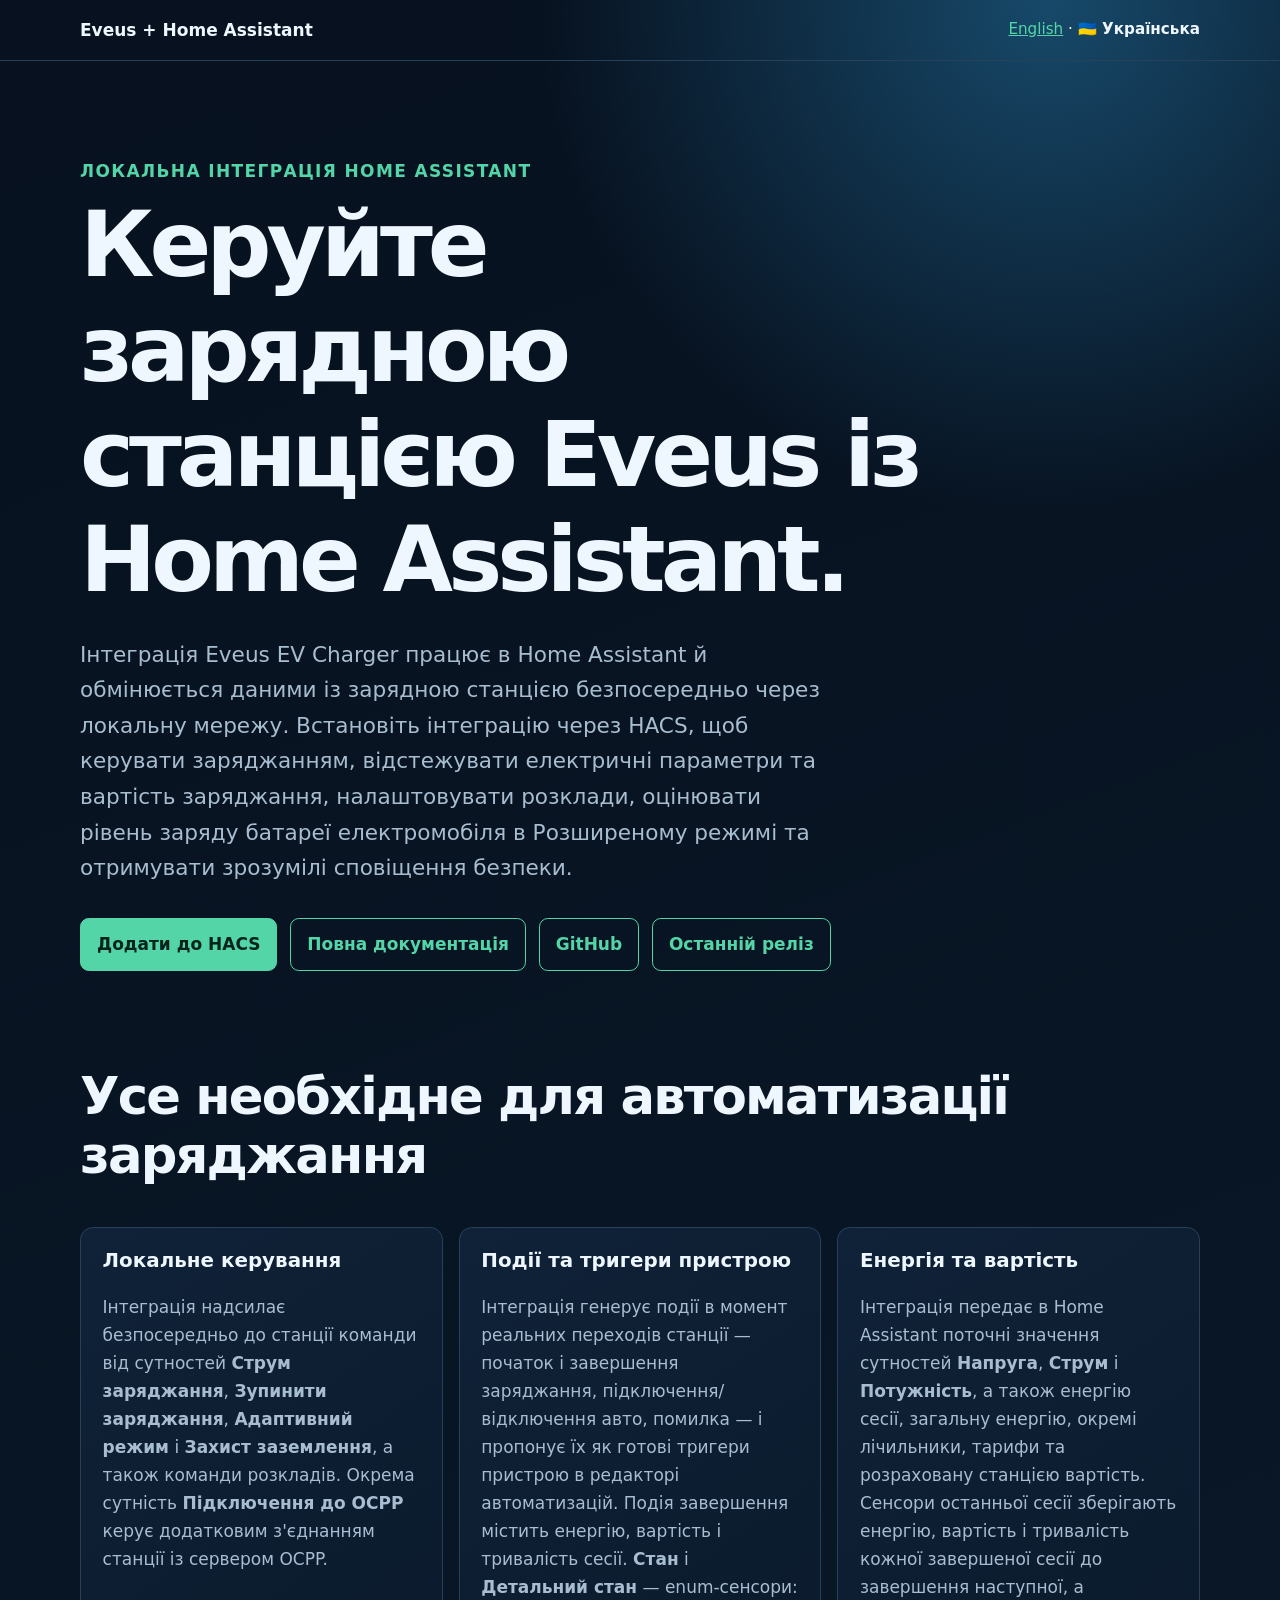
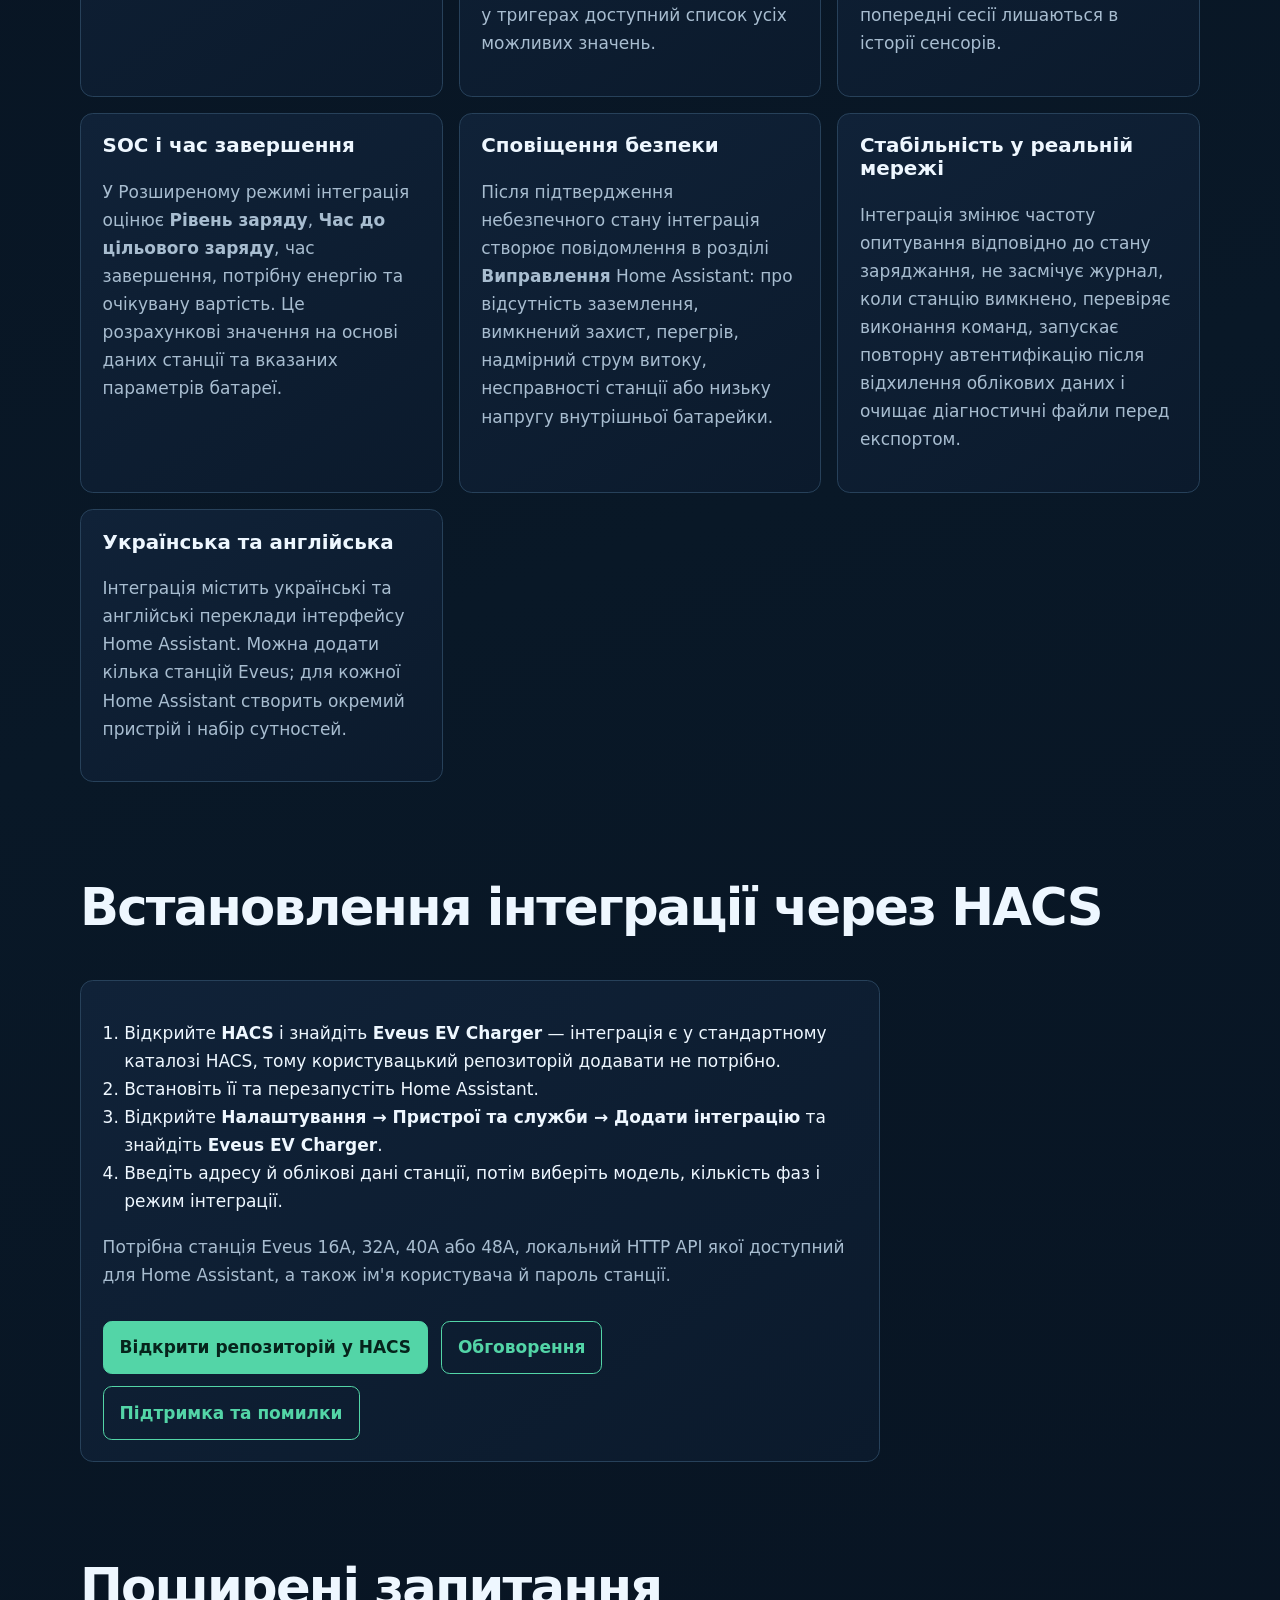
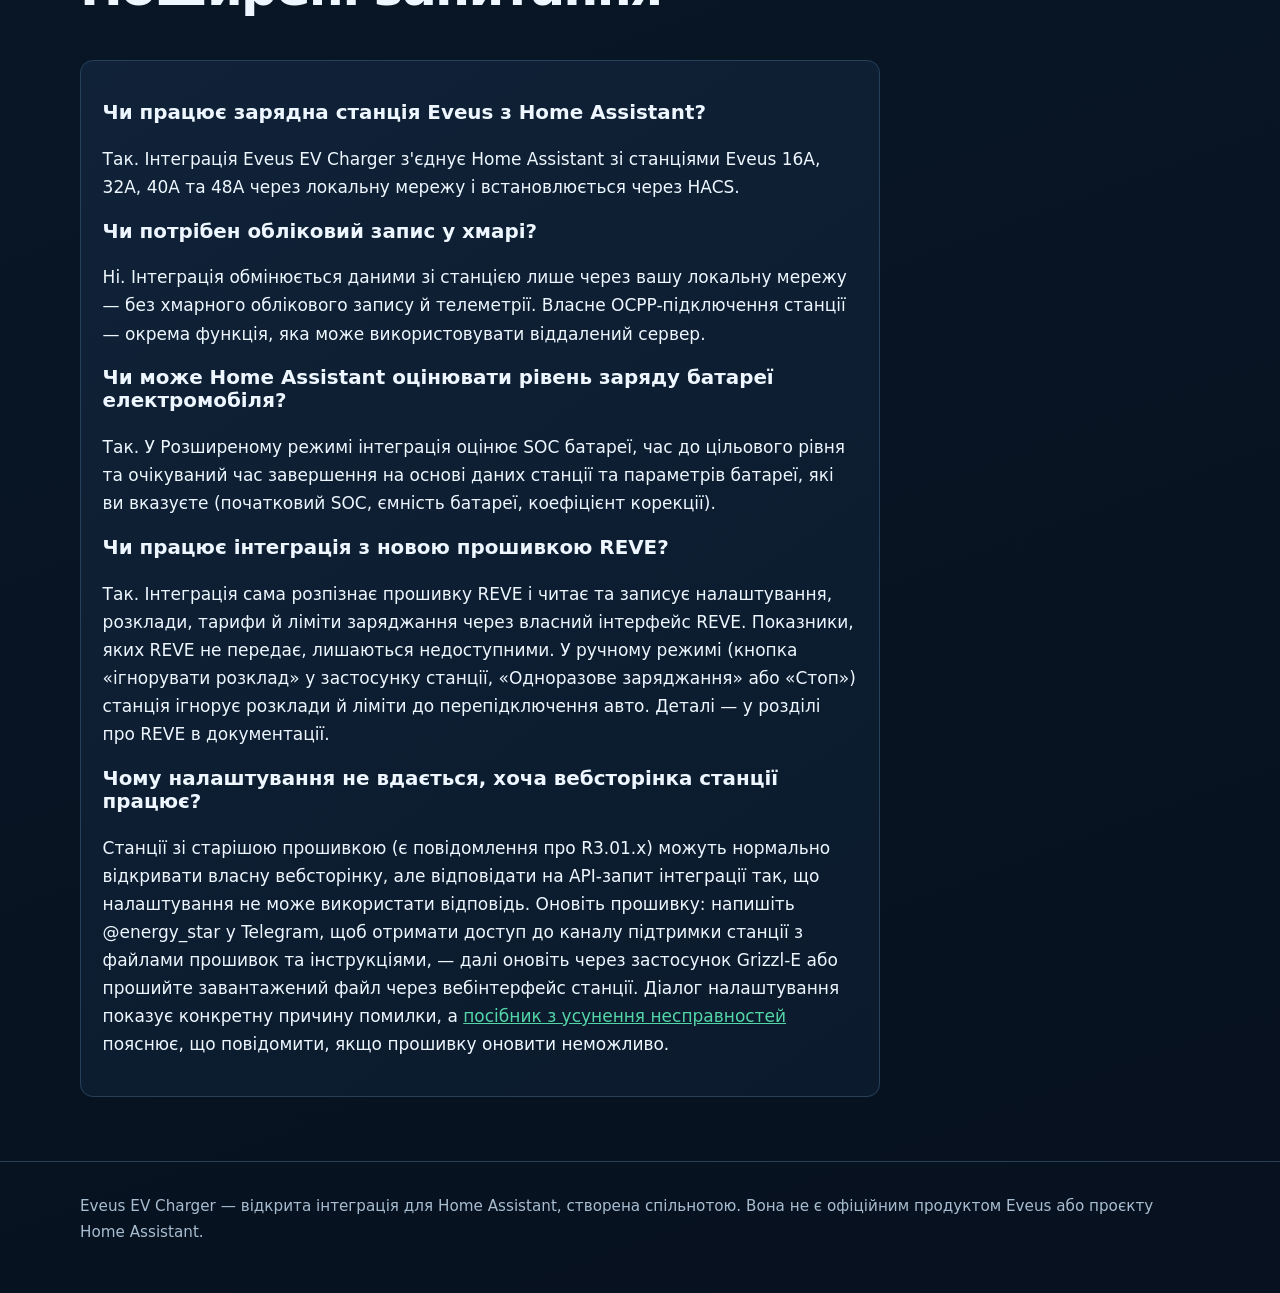
==== site/uk/index.html @ 16f9838e "card, docs: manual mode lasts until the car is reconnected" ====
<!doctype html>
<html lang="uk">
<head>
  <meta charset="utf-8">
  <meta name="viewport" content="width=device-width, initial-scale=1">
  <title>Інтеграція Eveus EV Charger для Home Assistant | HACS</title>
  <meta name="description" content="Інтеграція Eveus EV Charger дає змогу локально керувати зарядними станціями Eveus і відстежувати їхній стан у Home Assistant. Встановлюється через HACS.">
  <link rel="canonical" href="https://abovsh.github.io/eveus/uk/">
  <link rel="alternate" hreflang="en" href="https://abovsh.github.io/eveus/">
  <link rel="alternate" hreflang="uk" href="https://abovsh.github.io/eveus/uk/">
  <link rel="alternate" hreflang="x-default" href="https://abovsh.github.io/eveus/">
  <link rel="stylesheet" href="../assets/style.css">
  <meta property="og:type" content="website">
  <meta property="og:title" content="Eveus EV Charger для Home Assistant">
  <meta property="og:description" content="Інтеграція з HACS для локального керування та моніторингу зарядних станцій Eveus у Home Assistant.">
  <meta property="og:url" content="https://abovsh.github.io/eveus/uk/">
  <meta property="og:image" content="https://github.com/user-attachments/assets/064dd525-ecb9-4f7f-ac0c-2dc9a16b7039">
  <meta name="twitter:card" content="summary_large_image">
  <meta name="twitter:title" content="Eveus EV Charger для Home Assistant">
  <meta name="twitter:description" content="Інтеграція з HACS для локального керування та моніторингу зарядних станцій Eveus у Home Assistant.">
  <meta name="twitter:image" content="https://github.com/user-attachments/assets/064dd525-ecb9-4f7f-ac0c-2dc9a16b7039">
  <script type="application/ld+json">
  {
    "@context": "https://schema.org",
    "@type": "SoftwareApplication",
    "name": "Eveus EV Charger для Home Assistant",
    "applicationCategory": "HomeAutomationApplication",
    "operatingSystem": "Home Assistant",
    "description": "Інтеграція Home Assistant, яка обмінюється даними із зарядними станціями Eveus через локальну мережу та встановлюється через HACS.",
    "softwareVersion": "4.18.0",
    "inLanguage": ["uk", "en"],
    "screenshot": "https://github.com/user-attachments/assets/064dd525-ecb9-4f7f-ac0c-2dc9a16b7039",
    "url": "https://abovsh.github.io/eveus/uk/",
    "downloadUrl": "https://github.com/ABovsh/eveus/releases/latest",
    "codeRepository": "https://github.com/ABovsh/eveus",
    "license": "https://github.com/ABovsh/eveus/blob/main/LICENSE"
  }
  </script>
  <script type="application/ld+json">
  {
    "@context": "https://schema.org",
    "@type": "FAQPage",
    "mainEntity": [
      {
        "@type": "Question",
        "name": "Чи працює зарядна станція Eveus з Home Assistant?",
        "acceptedAnswer": {
          "@type": "Answer",
          "text": "Так. Інтеграція Eveus EV Charger з'єднує Home Assistant зі станціями Eveus 16A, 32A, 40A та 48A через локальну мережу і встановлюється через HACS."
        }
      },
      {
        "@type": "Question",
        "name": "Чи потрібен обліковий запис у хмарі?",
        "acceptedAnswer": {
          "@type": "Answer",
          "text": "Ні. Інтеграція обмінюється даними зі станцією лише через вашу локальну мережу — без хмарного облікового запису й телеметрії. Власне OCPP-підключення станції — окрема функція, яка може використовувати віддалений сервер."
        }
      },
      {
        "@type": "Question",
        "name": "Чи може Home Assistant оцінювати рівень заряду батареї електромобіля?",
        "acceptedAnswer": {
          "@type": "Answer",
          "text": "Так. У Розширеному режимі інтеграція оцінює SOC батареї, час до цільового рівня та очікуваний час завершення на основі даних станції та параметрів батареї, які ви вказуєте (початковий SOC, ємність батареї, коефіцієнт корекції)."
        }
      },
      {
        "@type": "Question",
        "name": "Чи працює інтеграція з новою прошивкою REVE?",
        "acceptedAnswer": {
          "@type": "Answer",
          "text": "Так. Інтеграція сама розпізнає прошивку REVE і читає та записує налаштування, розклади, тарифи й ліміти заряджання через власний інтерфейс REVE. Показники, яких REVE не передає, лишаються недоступними. У ручному режимі (кнопка «ігнорувати розклад» у застосунку станції, «Одноразове заряджання» або «Стоп») станція ігнорує розклади й ліміти до перепідключення авто. Деталі — у розділі про REVE в документації."
        }
      },
      {
        "@type": "Question",
        "name": "Чому налаштування не вдається, хоча вебсторінка станції працює?",
        "acceptedAnswer": {
          "@type": "Answer",
          "text": "Станції зі старішою прошивкою (є повідомлення про R3.01.x) можуть нормально відкривати власну вебсторінку, але відповідати на API-запит інтеграції так, що налаштування не може використати відповідь. Оновіть прошивку: напишіть @energy_star у Telegram, щоб отримати доступ до каналу підтримки станції з файлами прошивок та інструкціями, — далі оновіть через застосунок Grizzl-E або прошийте завантажений файл через вебінтерфейс станції. Діалог налаштування показує конкретну причину помилки, а посібник з усунення несправностей пояснює, що повідомити, якщо прошивку оновити неможливо."
        }
      }
    ]
  }
  </script>
</head>
<body>
  <header>
    <nav class="wrap" aria-label="Основна навігація">
      <a class="brand" href="./">Eveus + Home Assistant</a>
      <span class="language"><a href="../" lang="en">English</a> · <strong aria-current="page">🇺🇦 Українська</strong></span>
    </nav>
  </header>

  <main>
    <section class="hero wrap">
      <p class="eyebrow">Локальна інтеграція Home Assistant</p>
      <h1>Керуйте зарядною станцією Eveus із Home Assistant.</h1>
      <p class="lead">Інтеграція Eveus EV Charger працює в Home Assistant й обмінюється даними із зарядною станцією безпосередньо через локальну мережу. Встановіть інтеграцію через HACS, щоб керувати заряджанням, відстежувати електричні параметри та вартість заряджання, налаштовувати розклади, оцінювати рівень заряду батареї електромобіля в Розширеному режимі та отримувати зрозумілі сповіщення безпеки.</p>
      <div class="actions">
        <a class="button primary" href="https://my.home-assistant.io/redirect/hacs_repository/?owner=ABovsh&amp;repository=eveus&amp;category=integration">Додати до HACS</a>
        <a class="button" href="https://github.com/ABovsh/eveus/blob/main/README.uk.md">Повна документація</a>
        <a class="button" href="https://github.com/ABovsh/eveus">GitHub</a>
        <a class="button" href="https://github.com/ABovsh/eveus/releases/latest">Останній реліз</a>
      </div>
    </section>

    <section class="wrap" id="features">
      <h2>Усе необхідне для автоматизації заряджання</h2>
      <div class="grid">
        <article class="card">
          <h3>Локальне керування</h3>
          <p>Інтеграція надсилає безпосередньо до станції команди від сутностей <strong>Струм заряджання</strong>, <strong>Зупинити заряджання</strong>, <strong>Адаптивний режим</strong> і <strong>Захист заземлення</strong>, а також команди розкладів. Окрема сутність <strong>Підключення до OCPP</strong> керує додатковим з'єднанням станції із сервером OCPP.</p>
        </article>
        <article class="card">
          <h3>Події та тригери пристрою</h3>
          <p>Інтеграція генерує події в момент реальних переходів станції — початок і завершення заряджання, підключення/відключення авто, помилка — і пропонує їх як готові тригери пристрою в редакторі автоматизацій. Подія завершення містить енергію, вартість і тривалість сесії. <strong>Стан</strong> і <strong>Детальний стан</strong> — enum-сенсори: у тригерах доступний список усіх можливих значень.</p>
        </article>
        <article class="card">
          <h3>Енергія та вартість</h3>
          <p>Інтеграція передає в Home Assistant поточні значення сутностей <strong>Напруга</strong>, <strong>Струм</strong> і <strong>Потужність</strong>, а також енергію сесії, загальну енергію, окремі лічильники, тарифи та розраховану станцією вартість. Сенсори останньої сесії зберігають енергію, вартість і тривалість кожної завершеної сесії до завершення наступної, а попередні сесії лишаються в історії сенсорів.</p>
        </article>
        <article class="card">
          <h3>SOC і час завершення</h3>
          <p>У Розширеному режимі інтеграція оцінює <strong>Рівень заряду</strong>, <strong>Час до цільового заряду</strong>, час завершення, потрібну енергію та очікувану вартість. Це розрахункові значення на основі даних станції та вказаних параметрів батареї.</p>
        </article>
        <article class="card">
          <h3>Сповіщення безпеки</h3>
          <p>Після підтвердження небезпечного стану інтеграція створює повідомлення в розділі <strong>Виправлення</strong> Home Assistant: про відсутність заземлення, вимкнений захист, перегрів, надмірний струм витоку, несправності станції або низьку напругу внутрішньої батарейки.</p>
        </article>
        <article class="card">
          <h3>Стабільність у реальній мережі</h3>
          <p>Інтеграція змінює частоту опитування відповідно до стану заряджання, не засмічує журнал, коли станцію вимкнено, перевіряє виконання команд, запускає повторну автентифікацію після відхилення облікових даних і очищає діагностичні файли перед експортом.</p>
        </article>
        <article class="card">
          <h3>Українська та англійська</h3>
          <p>Інтеграція містить українські та англійські переклади інтерфейсу Home Assistant. Можна додати кілька станцій Eveus; для кожної Home Assistant створить окремий пристрій і набір сутностей.</p>
        </article>
      </div>
    </section>

    <section class="wrap" id="install">
      <h2>Встановлення інтеграції через HACS</h2>
      <div class="install">
        <ol>
          <li>Відкрийте <strong>HACS</strong> і знайдіть <strong>Eveus EV Charger</strong> — інтеграція є у стандартному каталозі HACS, тому користувацький репозиторій додавати не потрібно.</li>
          <li>Встановіть її та перезапустіть Home Assistant.</li>
          <li>Відкрийте <strong>Налаштування → Пристрої та служби → Додати інтеграцію</strong> та знайдіть <strong>Eveus EV Charger</strong>.</li>
          <li>Введіть адресу й облікові дані станції, потім виберіть модель, кількість фаз і режим інтеграції.</li>
        </ol>
        <p class="note">Потрібна станція Eveus 16A, 32A, 40A або 48A, локальний HTTP API якої доступний для Home Assistant, а також ім'я користувача й пароль станції.</p>
        <div class="actions">
          <a class="button primary" href="https://my.home-assistant.io/redirect/hacs_repository/?owner=ABovsh&amp;repository=eveus&amp;category=integration">Відкрити репозиторій у HACS</a>
          <a class="button" href="https://community.home-assistant.io/t/eveus-ev-charger-home-assistant-integration-local-only-hacs/1010628">Обговорення</a>
          <a class="button" href="https://github.com/ABovsh/eveus/issues">Підтримка та помилки</a>
        </div>
      </div>
    </section>

    <section class="wrap" id="faq">
      <h2>Поширені запитання</h2>
      <div class="install">
        <h3>Чи працює зарядна станція Eveus з Home Assistant?</h3>
        <p>Так. Інтеграція Eveus EV Charger з'єднує Home Assistant зі станціями Eveus 16A, 32A, 40A та 48A через локальну мережу і встановлюється через HACS.</p>
        <h3>Чи потрібен обліковий запис у хмарі?</h3>
        <p>Ні. Інтеграція обмінюється даними зі станцією лише через вашу локальну мережу — без хмарного облікового запису й телеметрії. Власне OCPP-підключення станції — окрема функція, яка може використовувати віддалений сервер.</p>
        <h3>Чи може Home Assistant оцінювати рівень заряду батареї електромобіля?</h3>
        <p>Так. У Розширеному режимі інтеграція оцінює SOC батареї, час до цільового рівня та очікуваний час завершення на основі даних станції та параметрів батареї, які ви вказуєте (початковий SOC, ємність батареї, коефіцієнт корекції).</p>
        <h3>Чи працює інтеграція з новою прошивкою REVE?</h3>
        <p>Так. Інтеграція сама розпізнає прошивку REVE і читає та записує налаштування, розклади, тарифи й ліміти заряджання через власний інтерфейс REVE. Показники, яких REVE не передає, лишаються недоступними. У ручному режимі (кнопка «ігнорувати розклад» у застосунку станції, «Одноразове заряджання» або «Стоп») станція ігнорує розклади й ліміти до перепідключення авто. Деталі — у розділі про REVE в документації.</p>
        <h3>Чому налаштування не вдається, хоча вебсторінка станції працює?</h3>
        <p>Станції зі старішою прошивкою (є повідомлення про R3.01.x) можуть нормально відкривати власну вебсторінку, але відповідати на API-запит інтеграції так, що налаштування не може використати відповідь. Оновіть прошивку: напишіть @energy_star у Telegram, щоб отримати доступ до каналу підтримки станції з файлами прошивок та інструкціями, — далі оновіть через застосунок Grizzl-E або прошийте завантажений файл через вебінтерфейс станції. Діалог налаштування показує конкретну причину помилки, а <a href="https://github.com/ABovsh/eveus/blob/main/README.uk.md#старіша-прошивка-станції">посібник з усунення несправностей</a> пояснює, що повідомити, якщо прошивку оновити неможливо.</p>
      </div>
    </section>
  </main>

  <footer>
    <div class="wrap">Eveus EV Charger — відкрита інтеграція для Home Assistant, створена спільнотою. Вона не є офіційним продуктом Eveus або проєкту Home Assistant.</div>
  </footer>
</body>
</html>
---- site/assets/style.css ----
:root {
  color-scheme: dark;
  --bg: #07111f;
  --panel: #102238;
  --panel-soft: #0b1a2c;
  --text: #eef7ff;
  --muted: #a8bdd0;
  --accent: #53d5a7;
  --accent-dark: #06241c;
  --line: #27415a;
  --max: 1120px;
}

* {
  box-sizing: border-box;
}

html {
  scroll-behavior: smooth;
}

body {
  margin: 0;
  background:
    radial-gradient(circle at 82% 0%, #17496a 0, transparent 32rem),
    linear-gradient(160deg, var(--bg), #091827 48%, #07111f);
  color: var(--text);
  font: 17px/1.65 system-ui, -apple-system, BlinkMacSystemFont, "Segoe UI", sans-serif;
}

a {
  color: var(--accent);
}

a:focus-visible,
.button:focus-visible {
  outline: 3px solid #fff;
  outline-offset: 4px;
}

.wrap {
  width: min(calc(100% - 2rem), var(--max));
  margin-inline: auto;
}

header {
  padding: 1rem 0;
  border-bottom: 1px solid var(--line);
}

nav {
  display: flex;
  align-items: center;
  justify-content: space-between;
  gap: 1rem;
}

.brand {
  color: var(--text);
  font-weight: 800;
  text-decoration: none;
}

.language {
  font-size: 0.95rem;
}

.hero {
  padding: 6rem 0 4rem;
}

.eyebrow {
  margin: 0 0 0.5rem;
  color: var(--accent);
  font-weight: 800;
  letter-spacing: 0.08em;
  text-transform: uppercase;
}

h1,
h2,
h3 {
  line-height: 1.15;
}

h1 {
  max-width: 860px;
  margin: 0;
  font-size: clamp(2.7rem, 8vw, 5.7rem);
  letter-spacing: -0.055em;
}

.lead {
  max-width: 760px;
  margin: 1.5rem 0 0;
  color: var(--muted);
  font-size: clamp(1.1rem, 2vw, 1.35rem);
}

.actions {
  display: flex;
  flex-wrap: wrap;
  gap: 0.8rem;
  margin-top: 2rem;
}

.button {
  display: inline-block;
  padding: 0.72rem 1rem;
  border: 1px solid var(--accent);
  border-radius: 0.55rem;
  color: var(--accent);
  font-weight: 750;
  text-decoration: none;
}

.button.primary {
  background: var(--accent);
  color: var(--accent-dark);
}

section {
  padding: 2rem 0 4rem;
}

h2 {
  margin-top: 0;
  font-size: clamp(2rem, 5vw, 3.2rem);
  letter-spacing: -0.035em;
}

.grid {
  display: grid;
  grid-template-columns: repeat(3, minmax(0, 1fr));
  gap: 1rem;
}

.card,
.install {
  padding: 1.35rem;
  border: 1px solid var(--line);
  border-radius: 0.8rem;
  background: linear-gradient(145deg, var(--panel), var(--panel-soft));
}

.card h3 {
  margin-top: 0;
}

.card p,
.note,
footer {
  color: var(--muted);
}

.install {
  max-width: 800px;
}

ol {
  padding-left: 1.35rem;
}

code {
  overflow-wrap: anywhere;
  color: var(--text);
}

footer {
  padding: 2rem 0 3rem;
  border-top: 1px solid var(--line);
  font-size: 0.95rem;
}

@media (max-width: 760px) {
  .hero {
    padding-top: 4rem;
  }

  .grid {
    grid-template-columns: 1fr;
  }
}
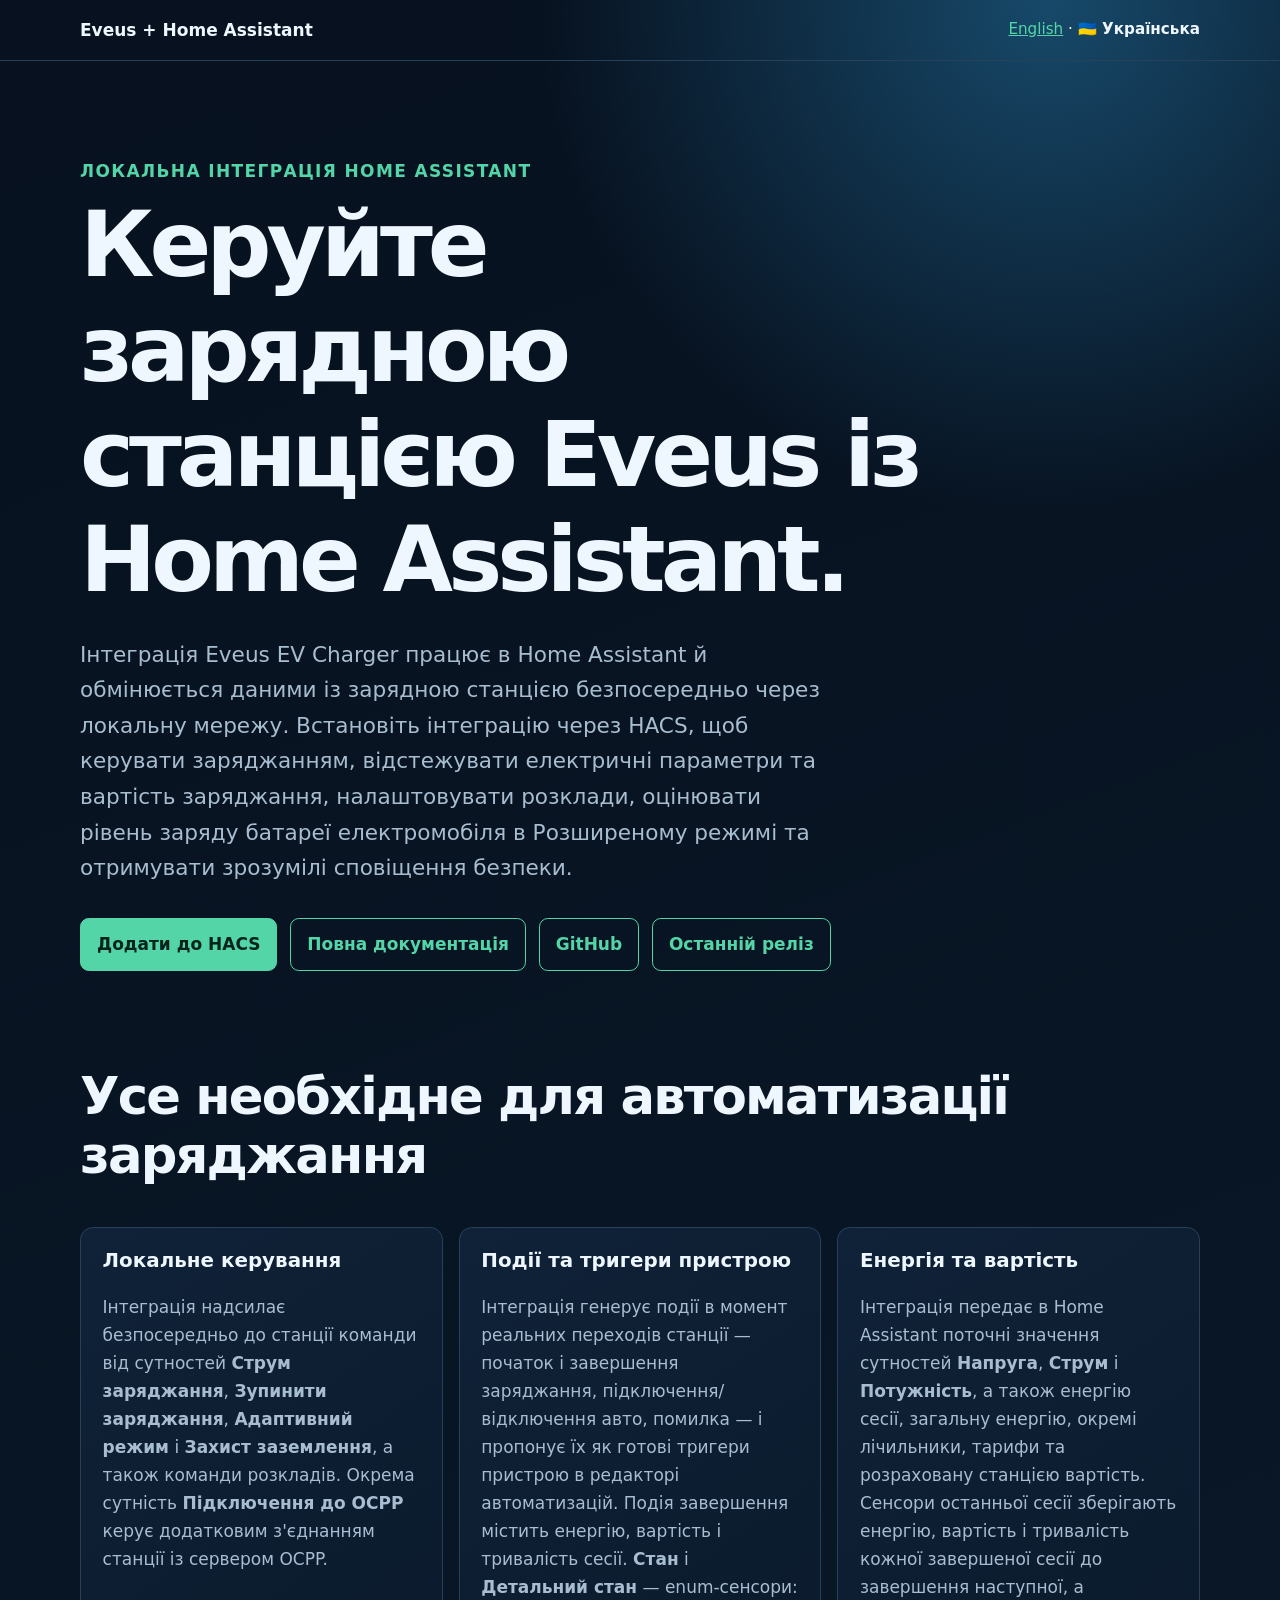
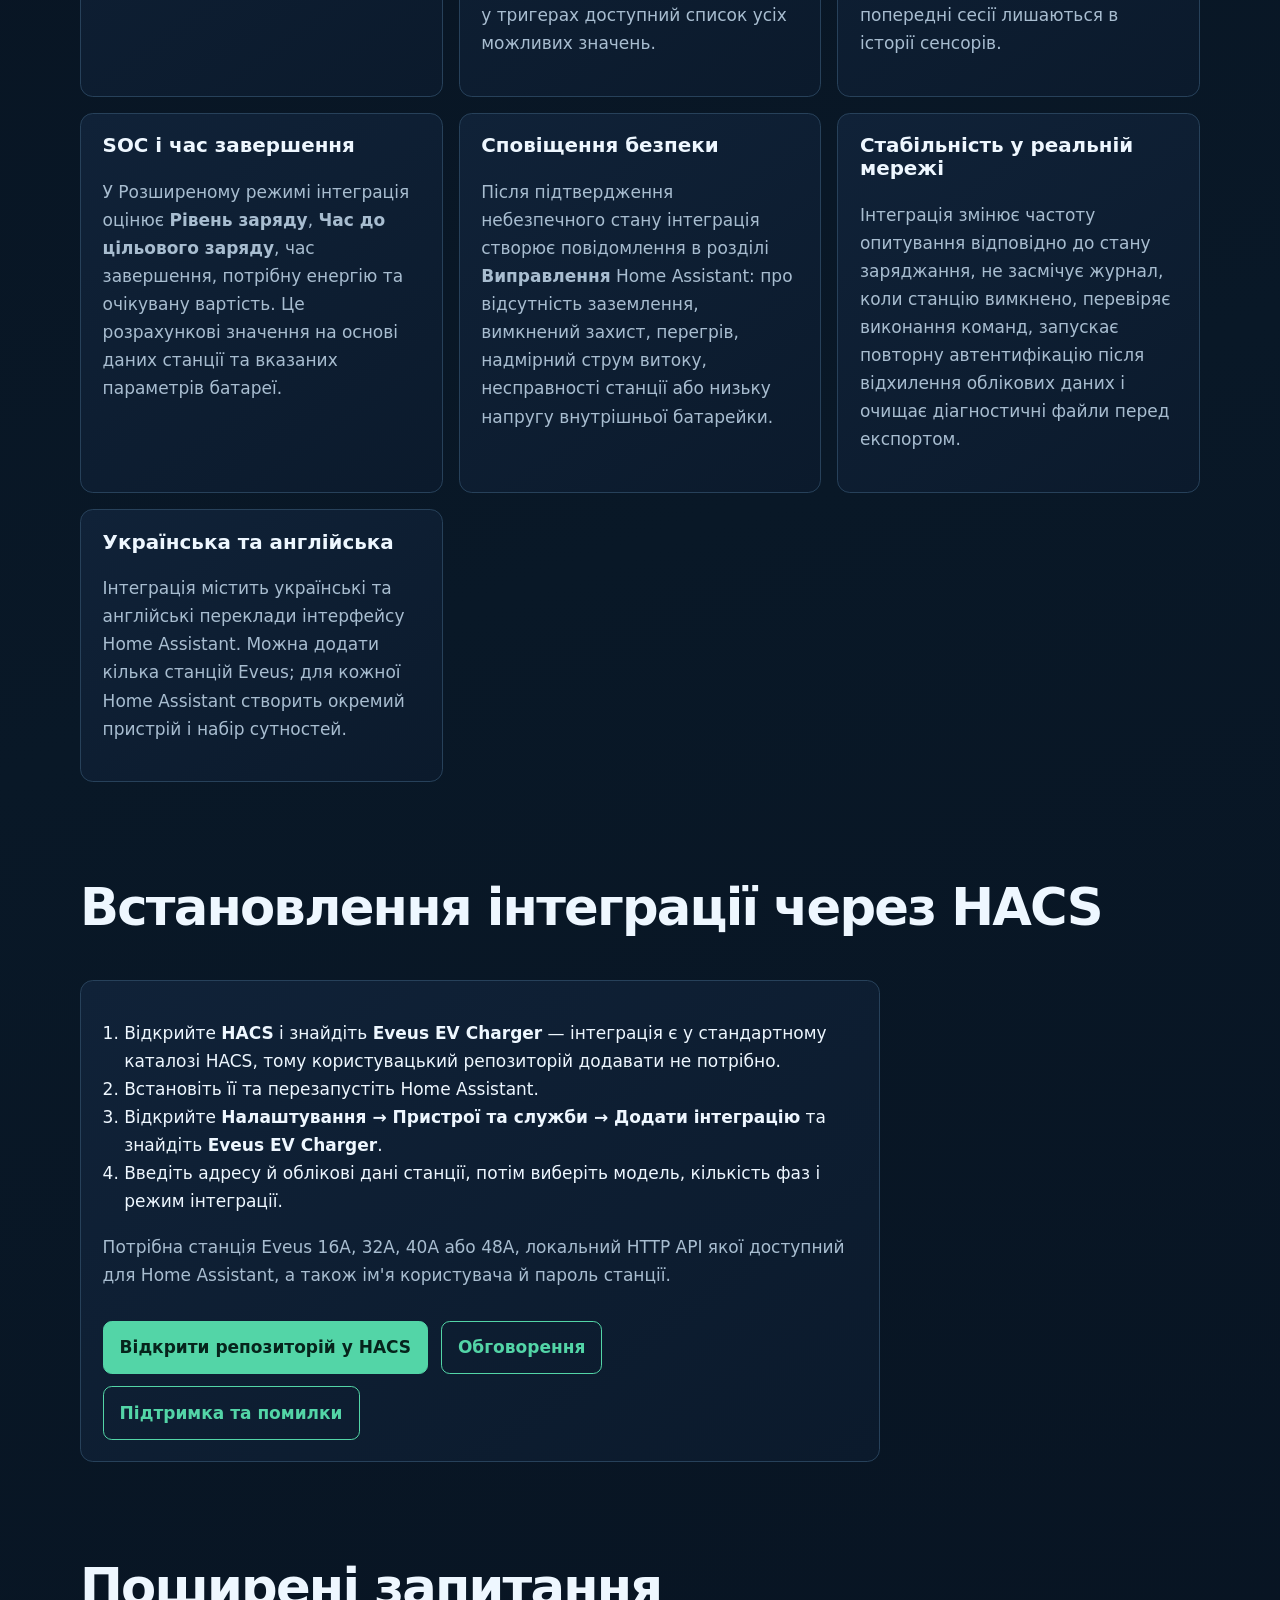
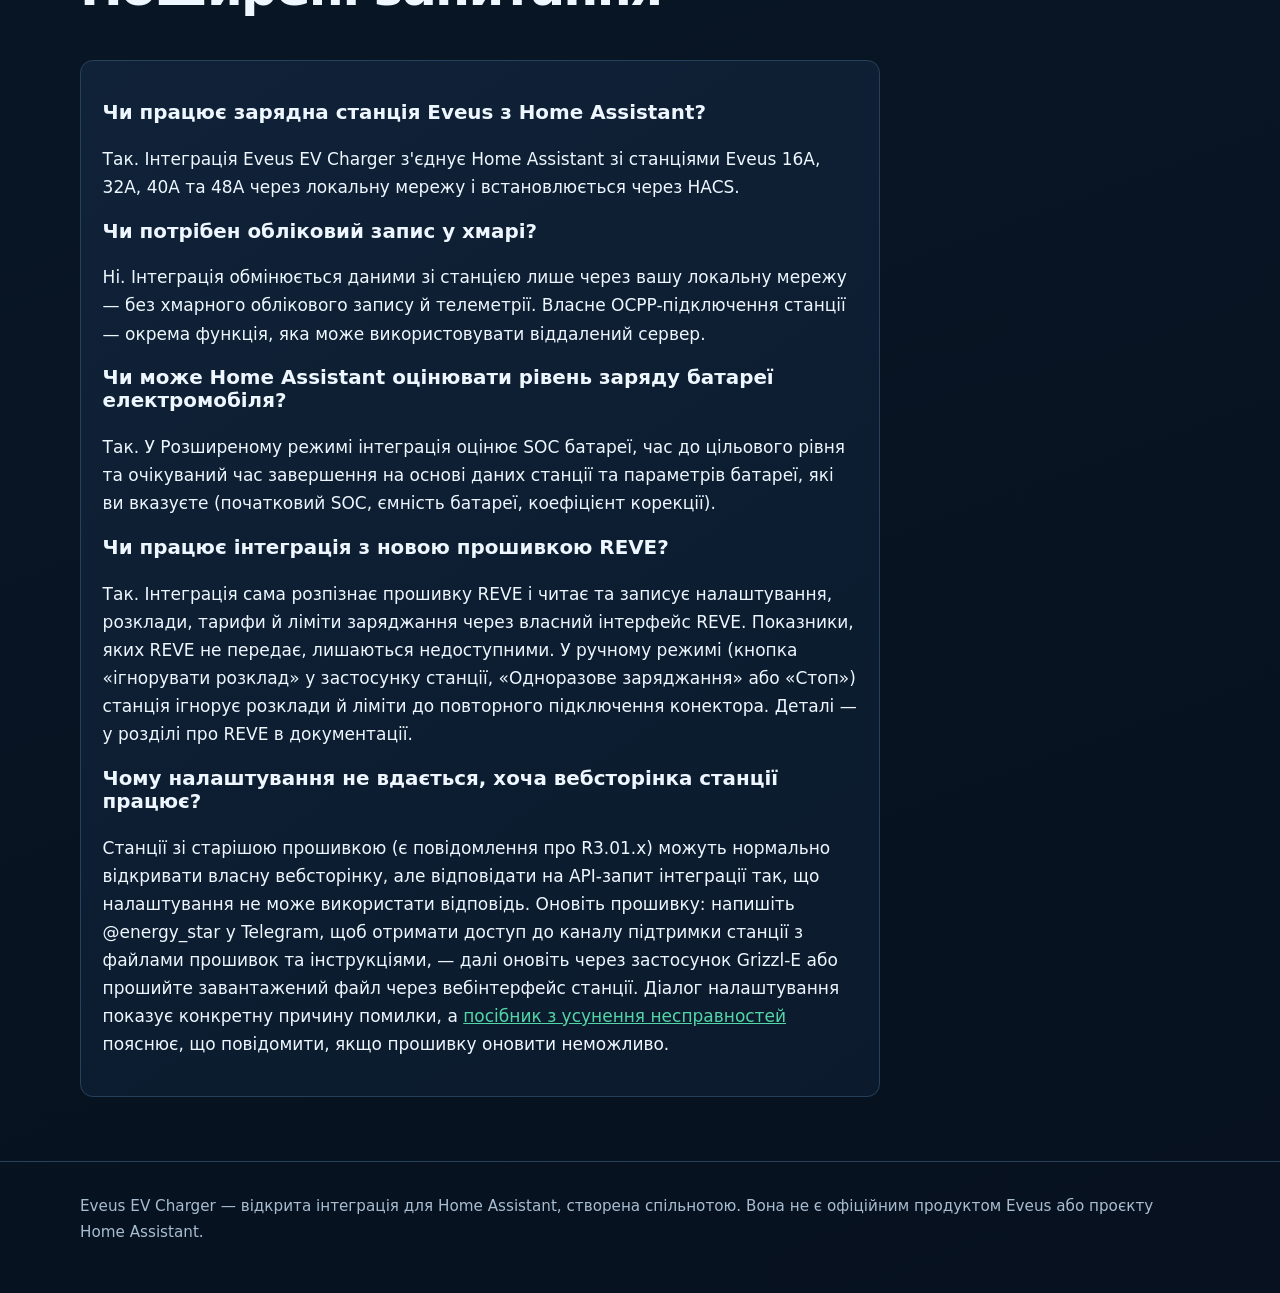
==== commit cc121d90: "card, docs: manual mode lasts until the connector is replugged" ====
--- a/site/uk/index.html
+++ b/site/uk/index.html
@@ -70,7 +70,7 @@
         "name": "Чи працює інтеграція з новою прошивкою REVE?",
         "acceptedAnswer": {
           "@type": "Answer",
-          "text": "Так. Інтеграція сама розпізнає прошивку REVE і читає та записує налаштування, розклади, тарифи й ліміти заряджання через власний інтерфейс REVE. Показники, яких REVE не передає, лишаються недоступними. У ручному режимі (кнопка «ігнорувати розклад» у застосунку станції, «Одноразове заряджання» або «Стоп») станція ігнорує розклади й ліміти до перепідключення авто. Деталі — у розділі про REVE в документації."
+          "text": "Так. Інтеграція сама розпізнає прошивку REVE і читає та записує налаштування, розклади, тарифи й ліміти заряджання через власний інтерфейс REVE. Показники, яких REVE не передає, лишаються недоступними. У ручному режимі (кнопка «ігнорувати розклад» у застосунку станції, «Одноразове заряджання» або «Стоп») станція ігнорує розклади й ліміти до повторного підключення конектора. Деталі — у розділі про REVE в документації."
         }
       },
       {
@@ -168,7 +168,7 @@
         <h3>Чи може Home Assistant оцінювати рівень заряду батареї електромобіля?</h3>
         <p>Так. У Розширеному режимі інтеграція оцінює SOC батареї, час до цільового рівня та очікуваний час завершення на основі даних станції та параметрів батареї, які ви вказуєте (початковий SOC, ємність батареї, коефіцієнт корекції).</p>
         <h3>Чи працює інтеграція з новою прошивкою REVE?</h3>
-        <p>Так. Інтеграція сама розпізнає прошивку REVE і читає та записує налаштування, розклади, тарифи й ліміти заряджання через власний інтерфейс REVE. Показники, яких REVE не передає, лишаються недоступними. У ручному режимі (кнопка «ігнорувати розклад» у застосунку станції, «Одноразове заряджання» або «Стоп») станція ігнорує розклади й ліміти до перепідключення авто. Деталі — у розділі про REVE в документації.</p>
+        <p>Так. Інтеграція сама розпізнає прошивку REVE і читає та записує налаштування, розклади, тарифи й ліміти заряджання через власний інтерфейс REVE. Показники, яких REVE не передає, лишаються недоступними. У ручному режимі (кнопка «ігнорувати розклад» у застосунку станції, «Одноразове заряджання» або «Стоп») станція ігнорує розклади й ліміти до повторного підключення конектора. Деталі — у розділі про REVE в документації.</p>
         <h3>Чому налаштування не вдається, хоча вебсторінка станції працює?</h3>
         <p>Станції зі старішою прошивкою (є повідомлення про R3.01.x) можуть нормально відкривати власну вебсторінку, але відповідати на API-запит інтеграції так, що налаштування не може використати відповідь. Оновіть прошивку: напишіть @energy_star у Telegram, щоб отримати доступ до каналу підтримки станції з файлами прошивок та інструкціями, — далі оновіть через застосунок Grizzl-E або прошийте завантажений файл через вебінтерфейс станції. Діалог налаштування показує конкретну причину помилки, а <a href="https://github.com/ABovsh/eveus/blob/main/README.uk.md#старіша-прошивка-станції">посібник з усунення несправностей</a> пояснює, що повідомити, якщо прошивку оновити неможливо.</p>
       </div>
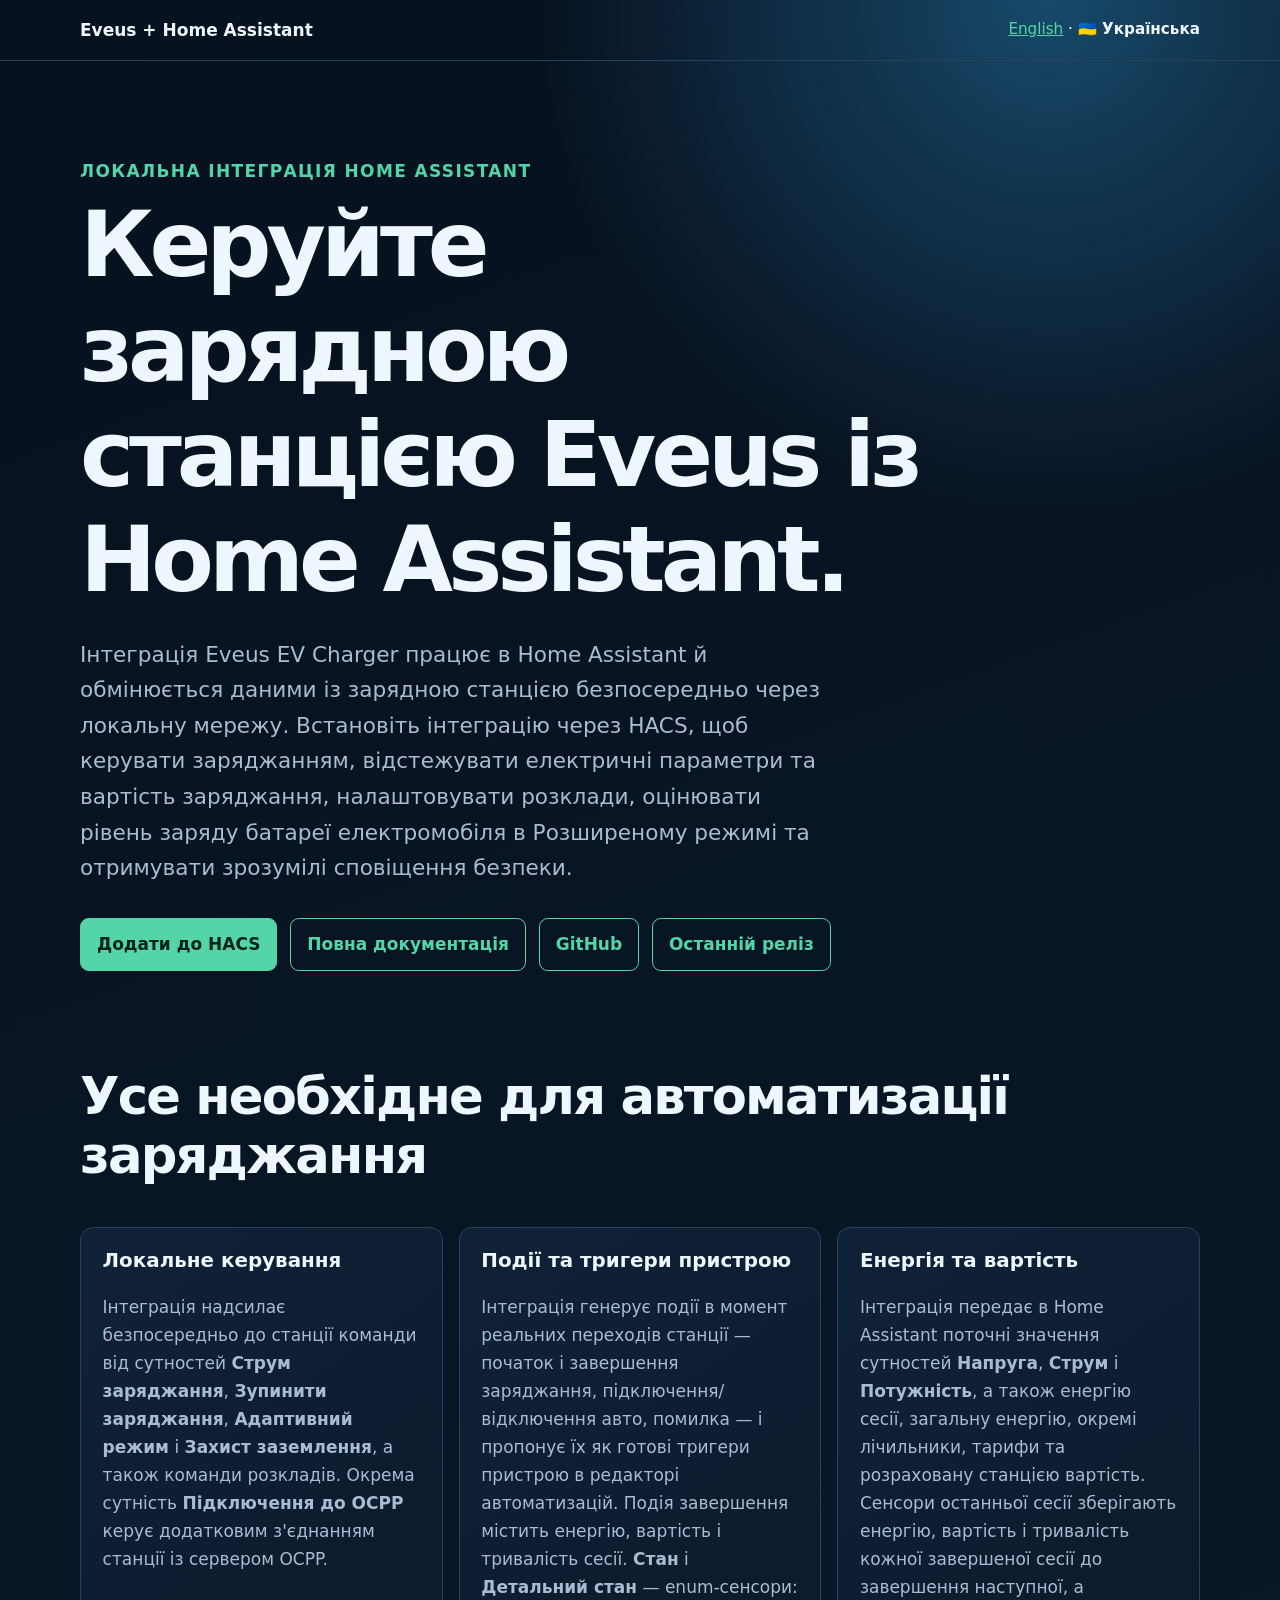
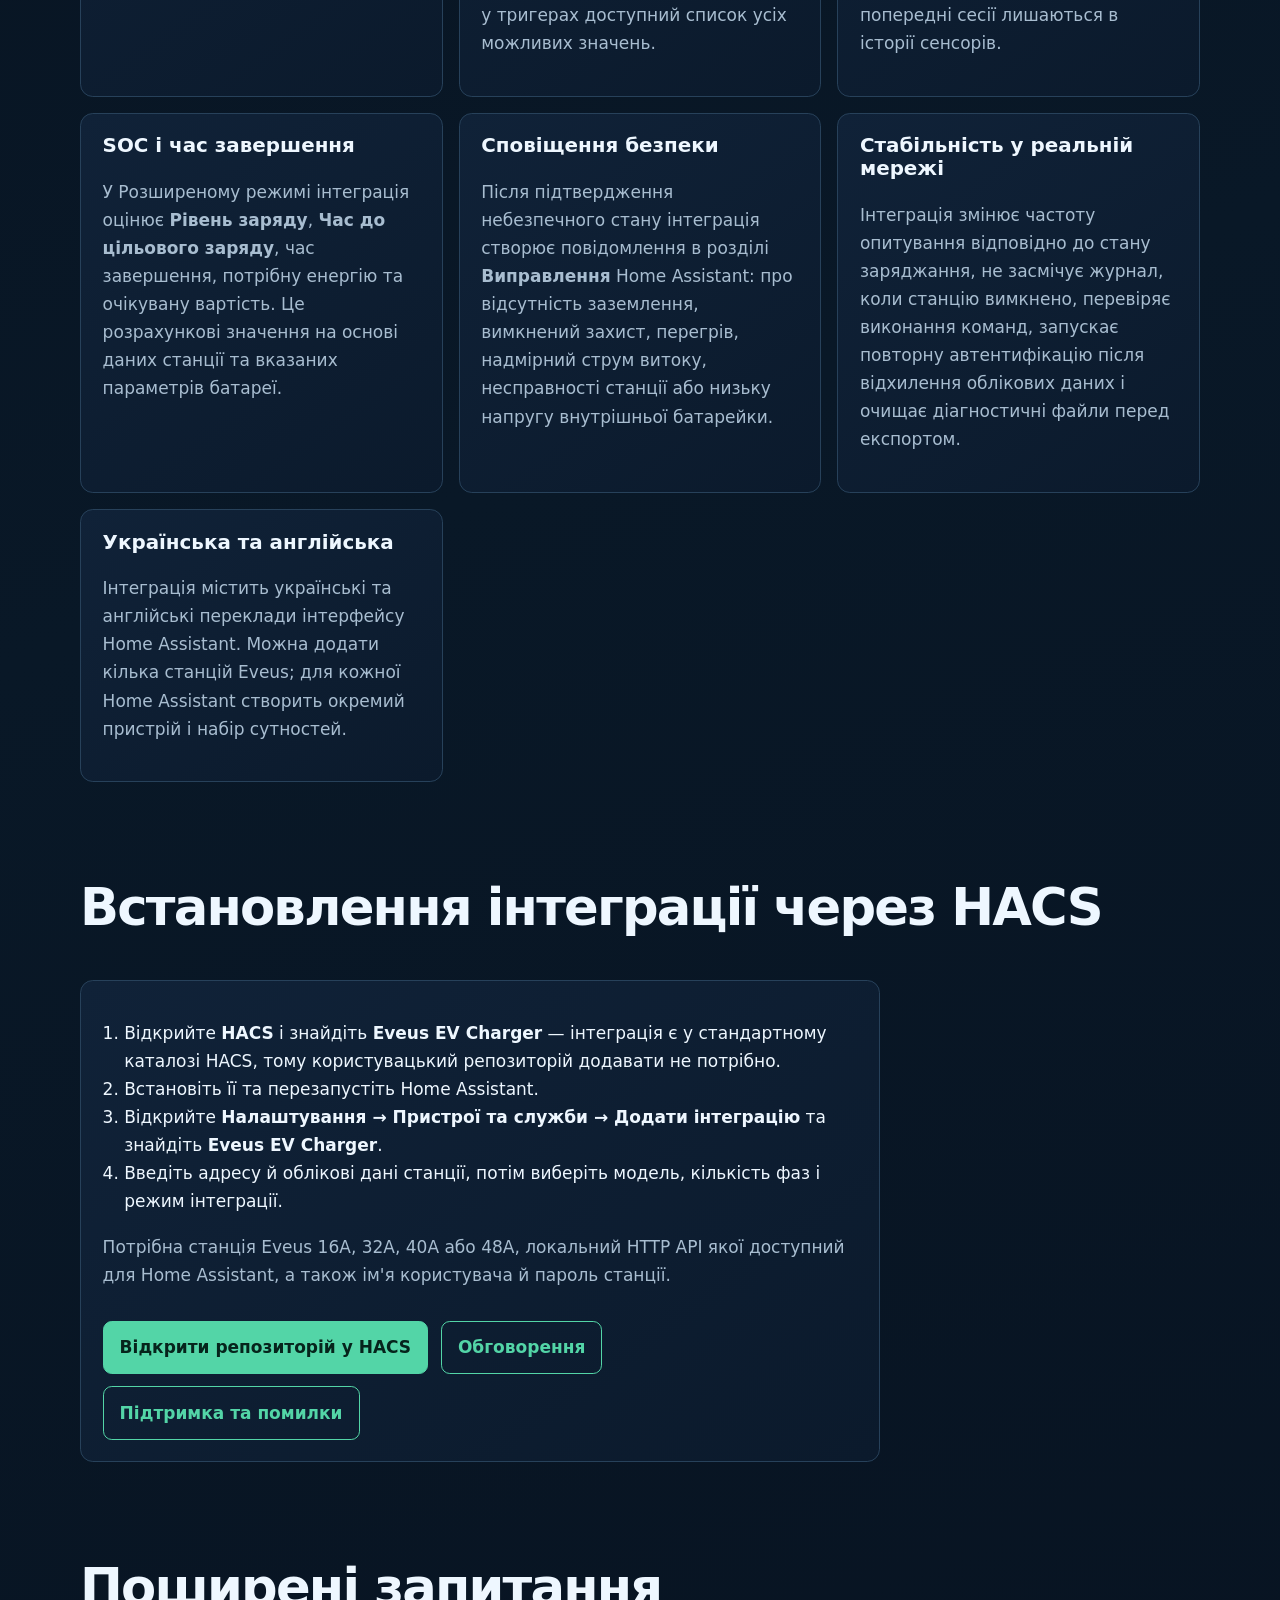
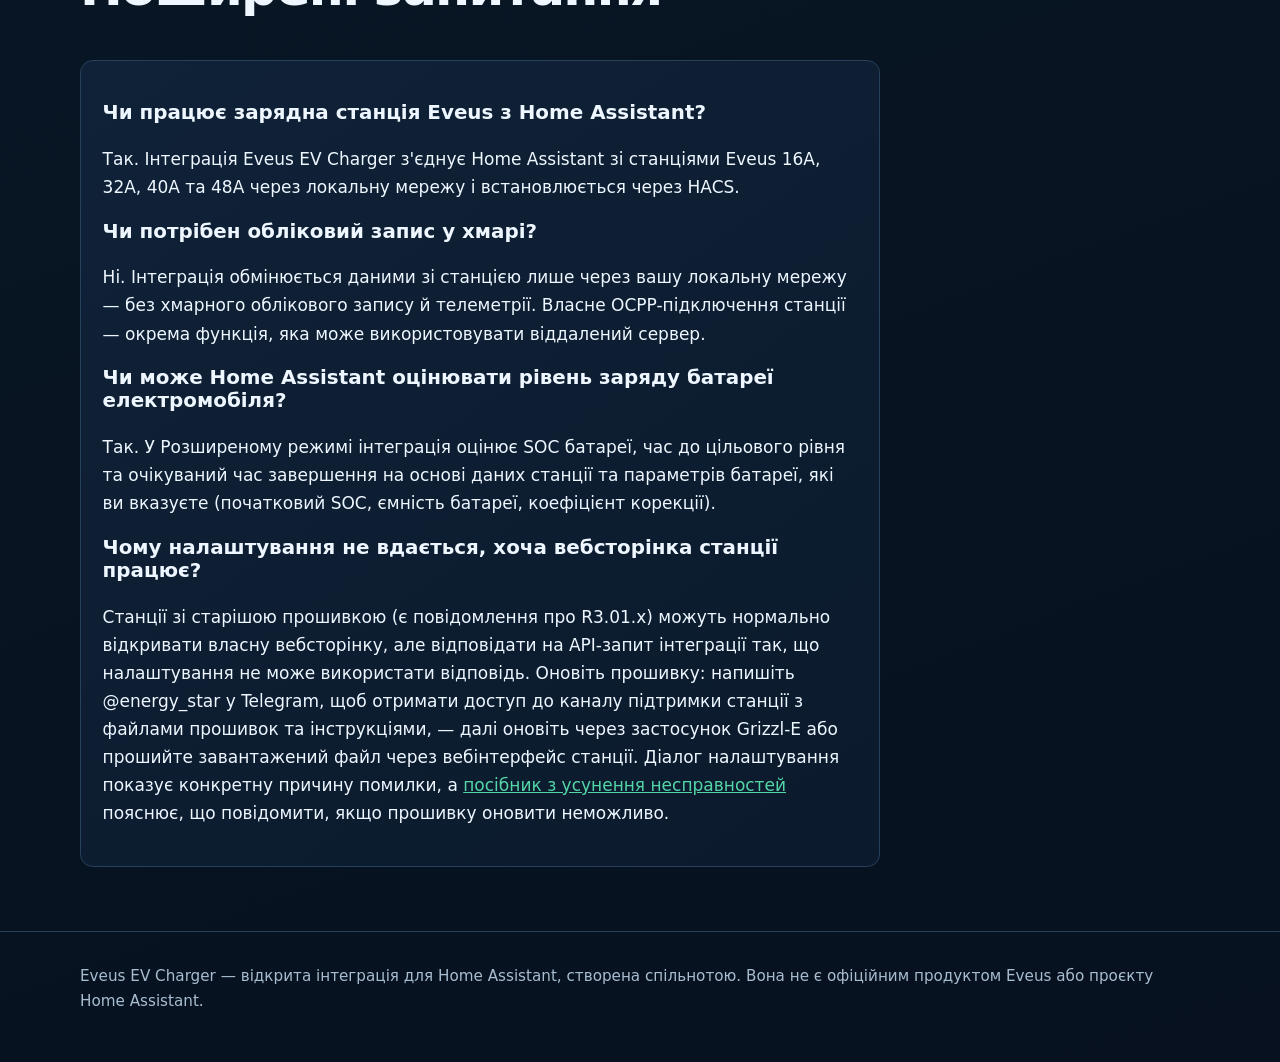
==== commit f66746c5: "docs: README intro and site meta name Eveus Pro and Energy Star for search; drop stale softwareVersi" ====
--- a/site/uk/index.html
+++ b/site/uk/index.html
@@ -3,8 +3,8 @@
 <head>
   <meta charset="utf-8">
   <meta name="viewport" content="width=device-width, initial-scale=1">
-  <title>Інтеграція Eveus EV Charger для Home Assistant | HACS</title>
-  <meta name="description" content="Інтеграція Eveus EV Charger дає змогу локально керувати зарядними станціями Eveus і відстежувати їхній стан у Home Assistant. Встановлюється через HACS.">
+  <title>Інтеграція Eveus EV Charger для Home Assistant (Eveus Pro, Energy Star) | HACS</title>
+  <meta name="description" content="Інтеграція Home Assistant для зарядних станцій Eveus (Energy Star), зокрема Eveus Pro: локальне керування струмом, розкладами й лімітами, зупинка на цільовому SOC, облік енергії та вартості. У стандартному каталозі HACS.">
   <link rel="canonical" href="https://abovsh.github.io/eveus/uk/">
   <link rel="alternate" hreflang="en" href="https://abovsh.github.io/eveus/">
   <link rel="alternate" hreflang="uk" href="https://abovsh.github.io/eveus/uk/">
@@ -12,12 +12,12 @@
   <link rel="stylesheet" href="../assets/style.css">
   <meta property="og:type" content="website">
   <meta property="og:title" content="Eveus EV Charger для Home Assistant">
-  <meta property="og:description" content="Інтеграція з HACS для локального керування та моніторингу зарядних станцій Eveus у Home Assistant.">
+  <meta property="og:description" content="Локальне керування зарядними станціями Eveus (Energy Star), зокрема Eveus Pro, у Home Assistant. У стандартному каталозі HACS.">
   <meta property="og:url" content="https://abovsh.github.io/eveus/uk/">
   <meta property="og:image" content="https://github.com/user-attachments/assets/064dd525-ecb9-4f7f-ac0c-2dc9a16b7039">
   <meta name="twitter:card" content="summary_large_image">
   <meta name="twitter:title" content="Eveus EV Charger для Home Assistant">
-  <meta name="twitter:description" content="Інтеграція з HACS для локального керування та моніторингу зарядних станцій Eveus у Home Assistant.">
+  <meta name="twitter:description" content="Локальне керування зарядними станціями Eveus (Energy Star), зокрема Eveus Pro, у Home Assistant. У стандартному каталозі HACS.">
   <meta name="twitter:image" content="https://github.com/user-attachments/assets/064dd525-ecb9-4f7f-ac0c-2dc9a16b7039">
   <script type="application/ld+json">
   {
@@ -26,8 +26,7 @@
     "name": "Eveus EV Charger для Home Assistant",
     "applicationCategory": "HomeAutomationApplication",
     "operatingSystem": "Home Assistant",
-    "description": "Інтеграція Home Assistant, яка обмінюється даними із зарядними станціями Eveus через локальну мережу та встановлюється через HACS.",
-    "softwareVersion": "4.18.0",
+    "description": "Інтеграція Home Assistant, яка керує зарядними станціями Eveus (Energy Star), зокрема Eveus Pro, через локальну мережу. Встановлюється через HACS.",
     "inLanguage": ["uk", "en"],
     "screenshot": "https://github.com/user-attachments/assets/064dd525-ecb9-4f7f-ac0c-2dc9a16b7039",
     "url": "https://abovsh.github.io/eveus/uk/",
@@ -63,14 +62,6 @@
         "acceptedAnswer": {
           "@type": "Answer",
           "text": "Так. У Розширеному режимі інтеграція оцінює SOC батареї, час до цільового рівня та очікуваний час завершення на основі даних станції та параметрів батареї, які ви вказуєте (початковий SOC, ємність батареї, коефіцієнт корекції)."
-        }
-      },
-      {
-        "@type": "Question",
-        "name": "Чи працює інтеграція з новою прошивкою REVE?",
-        "acceptedAnswer": {
-          "@type": "Answer",
-          "text": "Так. Інтеграція сама розпізнає прошивку REVE і читає та записує налаштування, розклади, тарифи й ліміти заряджання через власний інтерфейс REVE. Показники, яких REVE не передає, лишаються недоступними. У ручному режимі (кнопка «ігнорувати розклад» у застосунку станції, «Одноразове заряджання» або «Стоп») станція ігнорує розклади й ліміти до повторного підключення конектора. Деталі — у розділі про REVE в документації."
         }
       },
       {
@@ -167,8 +158,6 @@
         <p>Ні. Інтеграція обмінюється даними зі станцією лише через вашу локальну мережу — без хмарного облікового запису й телеметрії. Власне OCPP-підключення станції — окрема функція, яка може використовувати віддалений сервер.</p>
         <h3>Чи може Home Assistant оцінювати рівень заряду батареї електромобіля?</h3>
         <p>Так. У Розширеному режимі інтеграція оцінює SOC батареї, час до цільового рівня та очікуваний час завершення на основі даних станції та параметрів батареї, які ви вказуєте (початковий SOC, ємність батареї, коефіцієнт корекції).</p>
-        <h3>Чи працює інтеграція з новою прошивкою REVE?</h3>
-        <p>Так. Інтеграція сама розпізнає прошивку REVE і читає та записує налаштування, розклади, тарифи й ліміти заряджання через власний інтерфейс REVE. Показники, яких REVE не передає, лишаються недоступними. У ручному режимі (кнопка «ігнорувати розклад» у застосунку станції, «Одноразове заряджання» або «Стоп») станція ігнорує розклади й ліміти до повторного підключення конектора. Деталі — у розділі про REVE в документації.</p>
         <h3>Чому налаштування не вдається, хоча вебсторінка станції працює?</h3>
         <p>Станції зі старішою прошивкою (є повідомлення про R3.01.x) можуть нормально відкривати власну вебсторінку, але відповідати на API-запит інтеграції так, що налаштування не може використати відповідь. Оновіть прошивку: напишіть @energy_star у Telegram, щоб отримати доступ до каналу підтримки станції з файлами прошивок та інструкціями, — далі оновіть через застосунок Grizzl-E або прошийте завантажений файл через вебінтерфейс станції. Діалог налаштування показує конкретну причину помилки, а <a href="https://github.com/ABovsh/eveus/blob/main/README.uk.md#старіша-прошивка-станції">посібник з усунення несправностей</a> пояснює, що повідомити, якщо прошивку оновити неможливо.</p>
       </div>
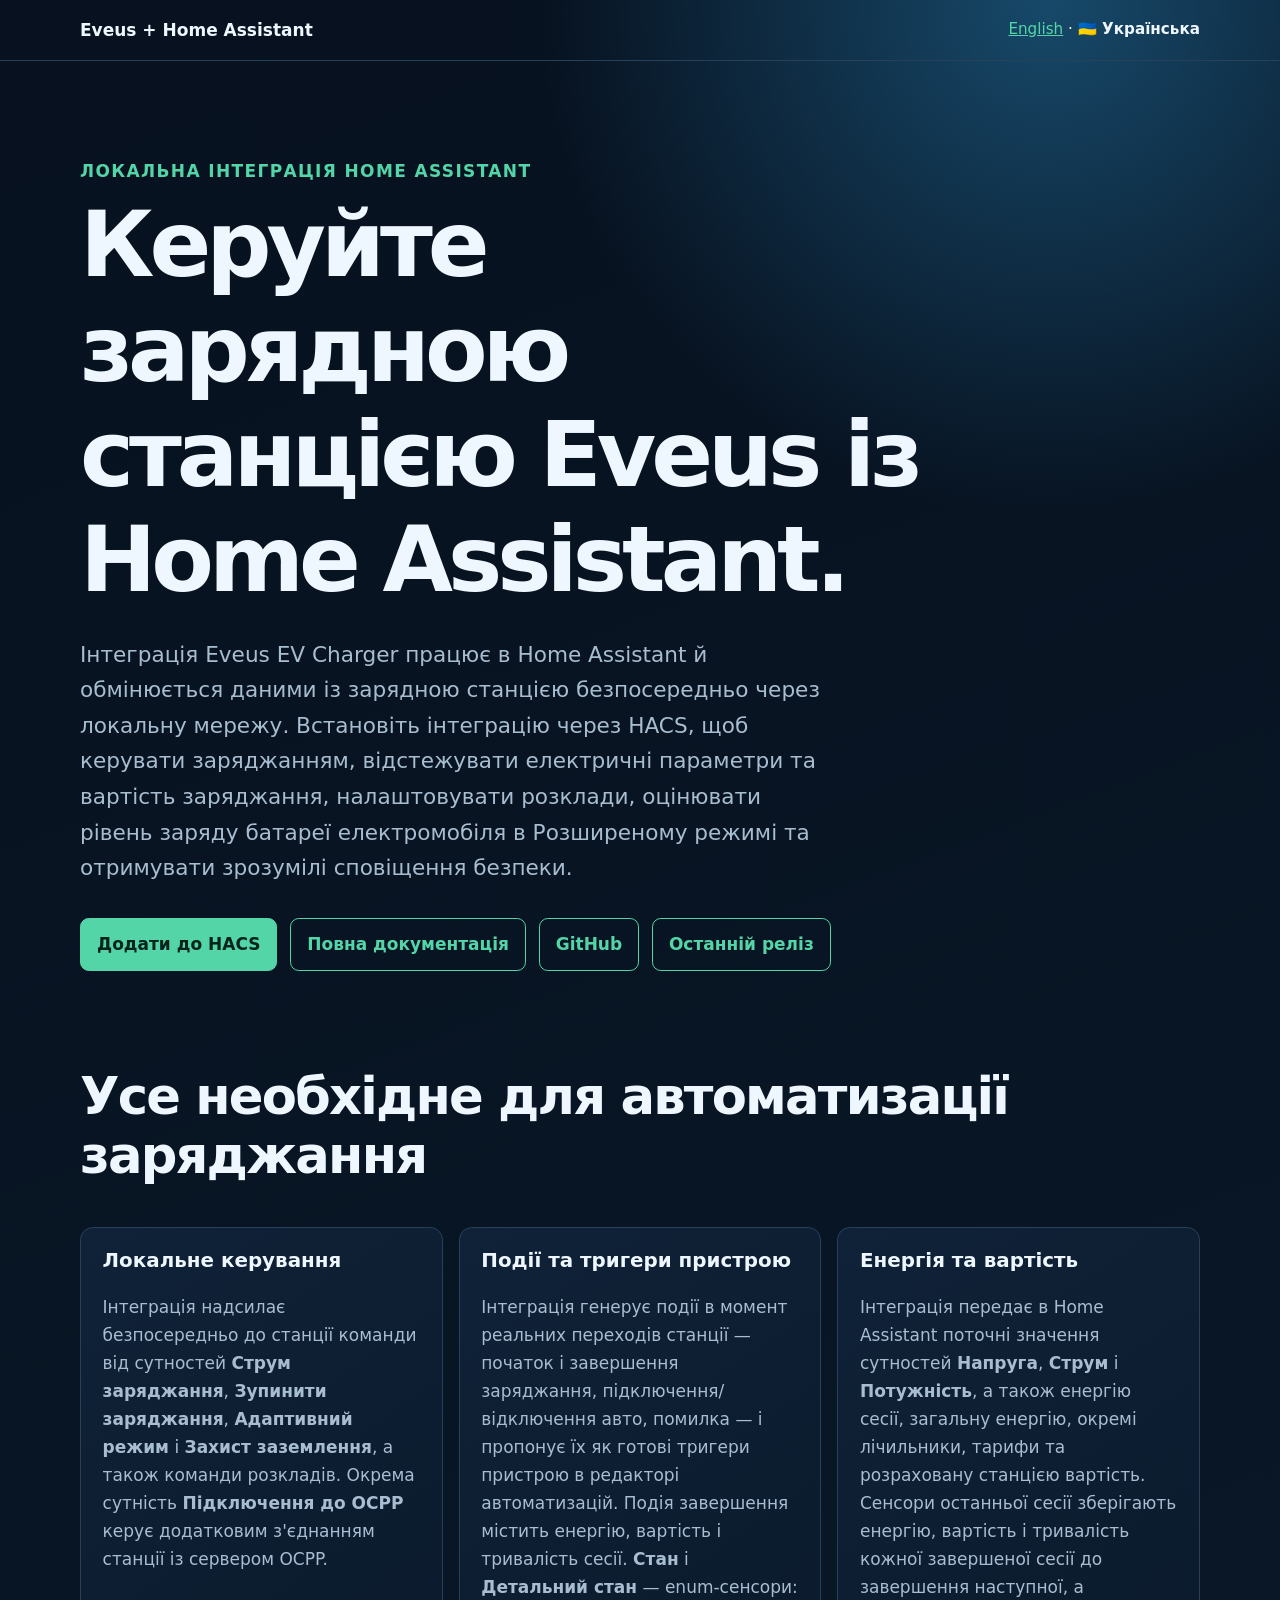
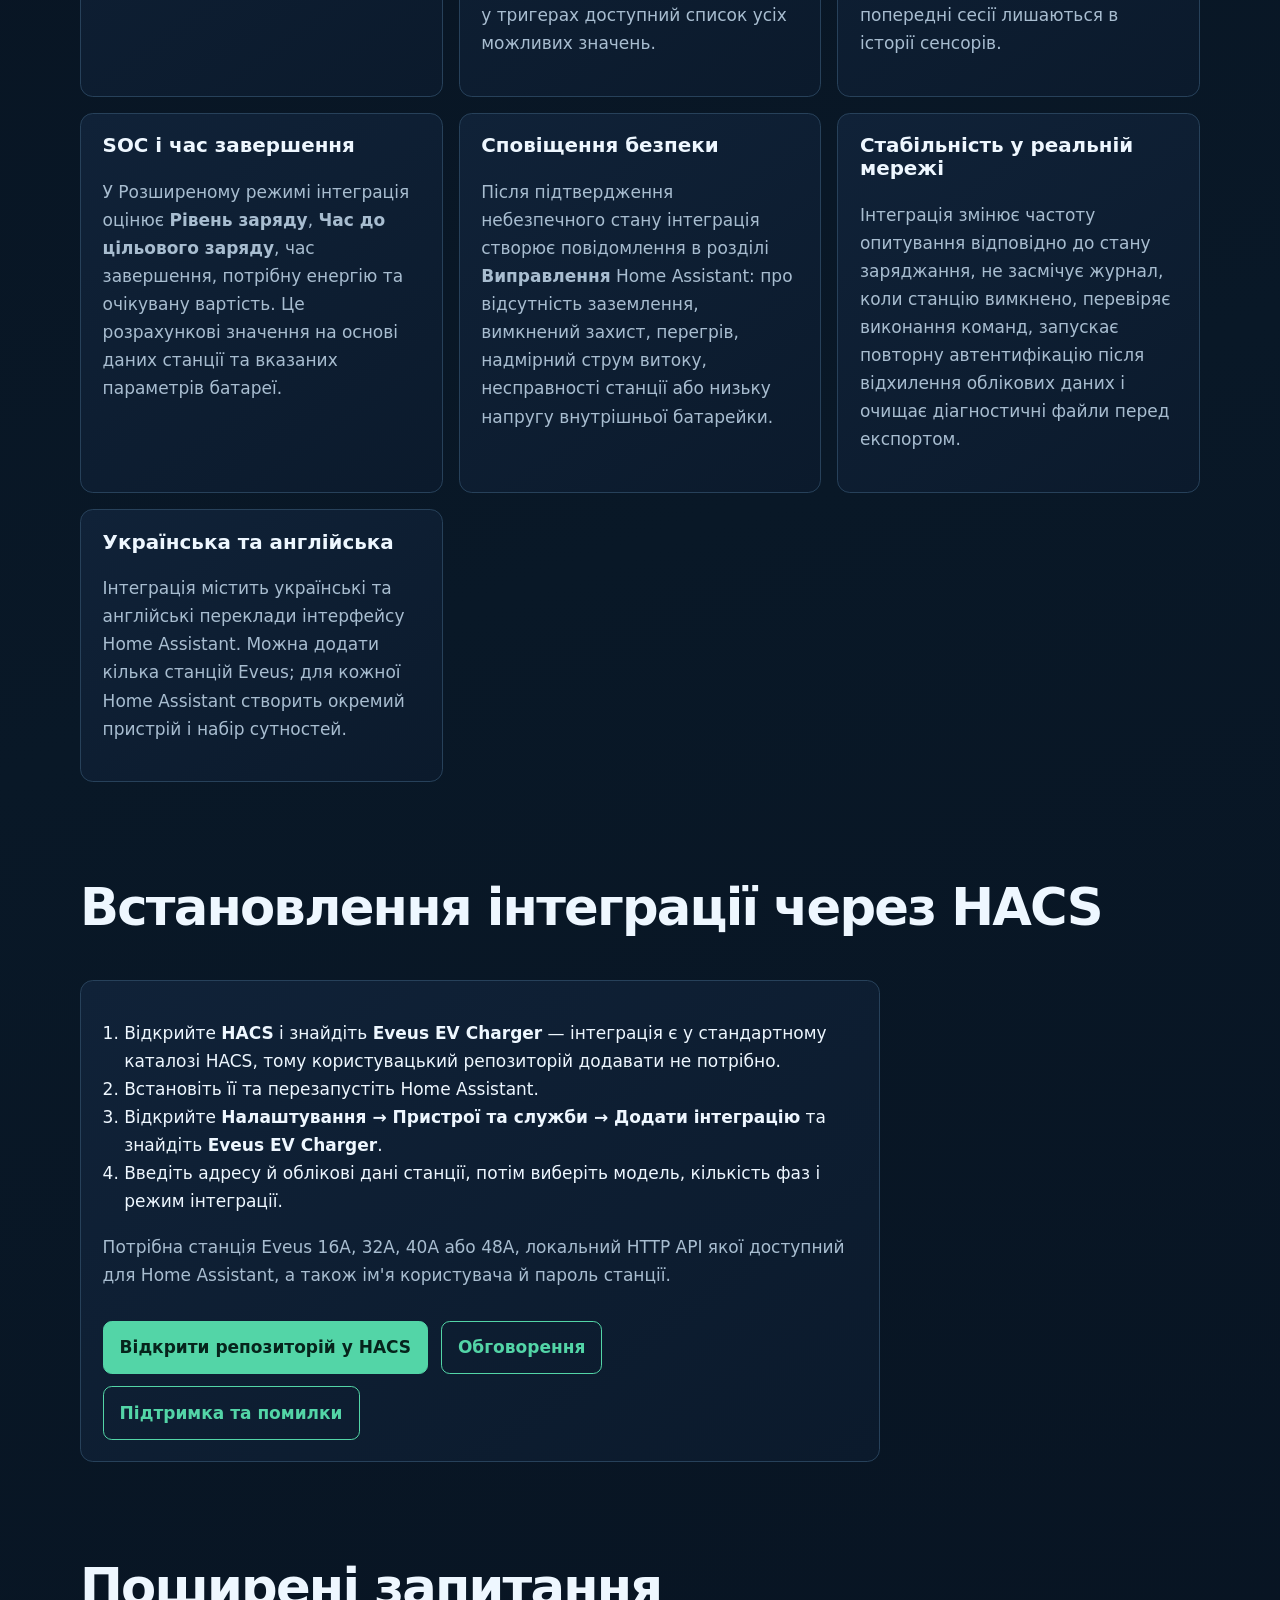
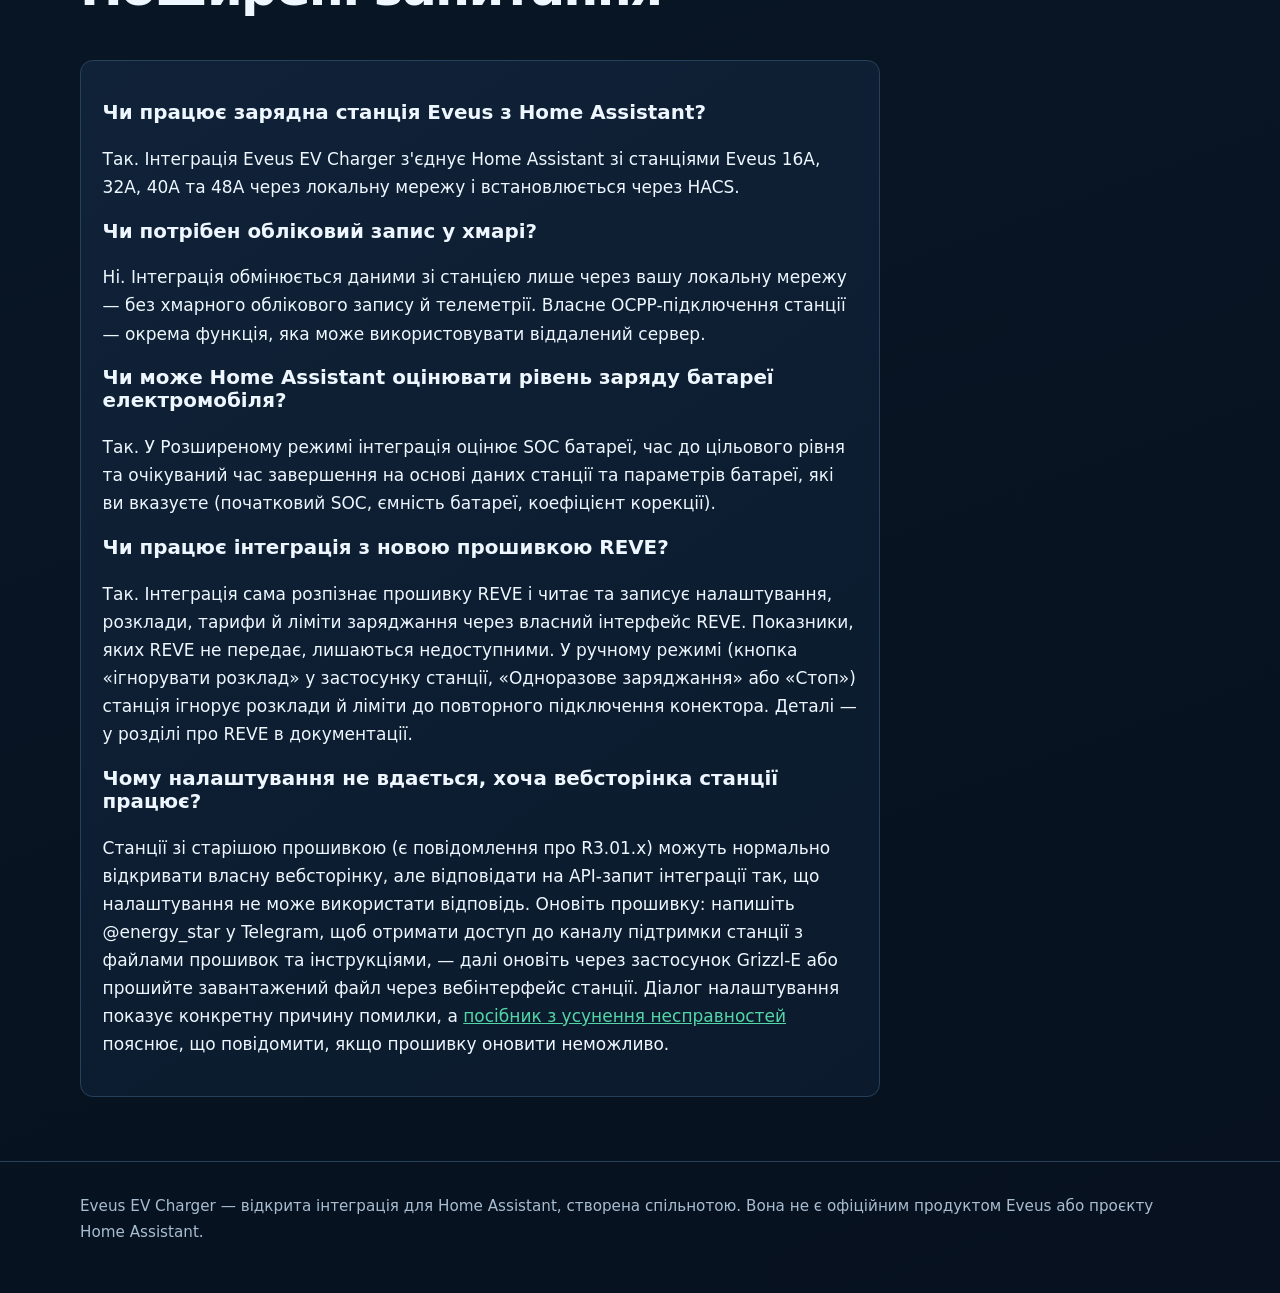
==== commit 4426b9ae: "docs: README intro and site meta name Eveus Pro and Energy Star for search" ====
--- a/site/uk/index.html
+++ b/site/uk/index.html
@@ -3,8 +3,8 @@
 <head>
   <meta charset="utf-8">
   <meta name="viewport" content="width=device-width, initial-scale=1">
-  <title>Інтеграція Eveus EV Charger для Home Assistant (Eveus Pro, Energy Star) | HACS</title>
-  <meta name="description" content="Інтеграція Home Assistant для зарядних станцій Eveus (Energy Star), зокрема Eveus Pro: локальне керування струмом, розкладами й лімітами, зупинка на цільовому SOC, облік енергії та вартості. У стандартному каталозі HACS.">
+  <title>Інтеграція Eveus EV Charger для Home Assistant (Eveus Pro, Energy Star, REVE) | HACS</title>
+  <meta name="description" content="Інтеграція Home Assistant для зарядних станцій Eveus (Energy Star), зокрема Eveus Pro і станцій на прошивці REVE: локальне керування струмом, розкладами й лімітами, зупинка на цільовому SOC, облік енергії та вартості. У стандартному каталозі HACS.">
   <link rel="canonical" href="https://abovsh.github.io/eveus/uk/">
   <link rel="alternate" hreflang="en" href="https://abovsh.github.io/eveus/">
   <link rel="alternate" hreflang="uk" href="https://abovsh.github.io/eveus/uk/">
@@ -12,12 +12,12 @@
   <link rel="stylesheet" href="../assets/style.css">
   <meta property="og:type" content="website">
   <meta property="og:title" content="Eveus EV Charger для Home Assistant">
-  <meta property="og:description" content="Локальне керування зарядними станціями Eveus (Energy Star), зокрема Eveus Pro, у Home Assistant. У стандартному каталозі HACS.">
+  <meta property="og:description" content="Локальне керування зарядними станціями Eveus (Energy Star), зокрема Eveus Pro і станціями на прошивці REVE, у Home Assistant. У стандартному каталозі HACS.">
   <meta property="og:url" content="https://abovsh.github.io/eveus/uk/">
   <meta property="og:image" content="https://github.com/user-attachments/assets/064dd525-ecb9-4f7f-ac0c-2dc9a16b7039">
   <meta name="twitter:card" content="summary_large_image">
   <meta name="twitter:title" content="Eveus EV Charger для Home Assistant">
-  <meta name="twitter:description" content="Локальне керування зарядними станціями Eveus (Energy Star), зокрема Eveus Pro, у Home Assistant. У стандартному каталозі HACS.">
+  <meta name="twitter:description" content="Локальне керування зарядними станціями Eveus (Energy Star), зокрема Eveus Pro і станціями на прошивці REVE, у Home Assistant. У стандартному каталозі HACS.">
   <meta name="twitter:image" content="https://github.com/user-attachments/assets/064dd525-ecb9-4f7f-ac0c-2dc9a16b7039">
   <script type="application/ld+json">
   {
@@ -26,7 +26,7 @@
     "name": "Eveus EV Charger для Home Assistant",
     "applicationCategory": "HomeAutomationApplication",
     "operatingSystem": "Home Assistant",
-    "description": "Інтеграція Home Assistant, яка керує зарядними станціями Eveus (Energy Star), зокрема Eveus Pro, через локальну мережу. Встановлюється через HACS.",
+    "description": "Інтеграція Home Assistant, яка керує зарядними станціями Eveus (Energy Star), зокрема Eveus Pro і станціями на прошивці REVE, через локальну мережу. Встановлюється через HACS.",
     "inLanguage": ["uk", "en"],
     "screenshot": "https://github.com/user-attachments/assets/064dd525-ecb9-4f7f-ac0c-2dc9a16b7039",
     "url": "https://abovsh.github.io/eveus/uk/",
@@ -62,6 +62,14 @@
         "acceptedAnswer": {
           "@type": "Answer",
           "text": "Так. У Розширеному режимі інтеграція оцінює SOC батареї, час до цільового рівня та очікуваний час завершення на основі даних станції та параметрів батареї, які ви вказуєте (початковий SOC, ємність батареї, коефіцієнт корекції)."
+        }
+      },
+      {
+        "@type": "Question",
+        "name": "Чи працює інтеграція з новою прошивкою REVE?",
+        "acceptedAnswer": {
+          "@type": "Answer",
+          "text": "Так. Інтеграція сама розпізнає прошивку REVE і читає та записує налаштування, розклади, тарифи й ліміти заряджання через власний інтерфейс REVE. Показники, яких REVE не передає, лишаються недоступними. У ручному режимі (кнопка «ігнорувати розклад» у застосунку станції, «Одноразове заряджання» або «Стоп») станція ігнорує розклади й ліміти до повторного підключення конектора. Деталі — у розділі про REVE в документації."
         }
       },
       {
@@ -158,6 +166,8 @@
         <p>Ні. Інтеграція обмінюється даними зі станцією лише через вашу локальну мережу — без хмарного облікового запису й телеметрії. Власне OCPP-підключення станції — окрема функція, яка може використовувати віддалений сервер.</p>
         <h3>Чи може Home Assistant оцінювати рівень заряду батареї електромобіля?</h3>
         <p>Так. У Розширеному режимі інтеграція оцінює SOC батареї, час до цільового рівня та очікуваний час завершення на основі даних станції та параметрів батареї, які ви вказуєте (початковий SOC, ємність батареї, коефіцієнт корекції).</p>
+        <h3>Чи працює інтеграція з новою прошивкою REVE?</h3>
+        <p>Так. Інтеграція сама розпізнає прошивку REVE і читає та записує налаштування, розклади, тарифи й ліміти заряджання через власний інтерфейс REVE. Показники, яких REVE не передає, лишаються недоступними. У ручному режимі (кнопка «ігнорувати розклад» у застосунку станції, «Одноразове заряджання» або «Стоп») станція ігнорує розклади й ліміти до повторного підключення конектора. Деталі — у розділі про REVE в документації.</p>
         <h3>Чому налаштування не вдається, хоча вебсторінка станції працює?</h3>
         <p>Станції зі старішою прошивкою (є повідомлення про R3.01.x) можуть нормально відкривати власну вебсторінку, але відповідати на API-запит інтеграції так, що налаштування не може використати відповідь. Оновіть прошивку: напишіть @energy_star у Telegram, щоб отримати доступ до каналу підтримки станції з файлами прошивок та інструкціями, — далі оновіть через застосунок Grizzl-E або прошийте завантажений файл через вебінтерфейс станції. Діалог налаштування показує конкретну причину помилки, а <a href="https://github.com/ABovsh/eveus/blob/main/README.uk.md#старіша-прошивка-станції">посібник з усунення несправностей</a> пояснює, що повідомити, якщо прошивку оновити неможливо.</p>
       </div>
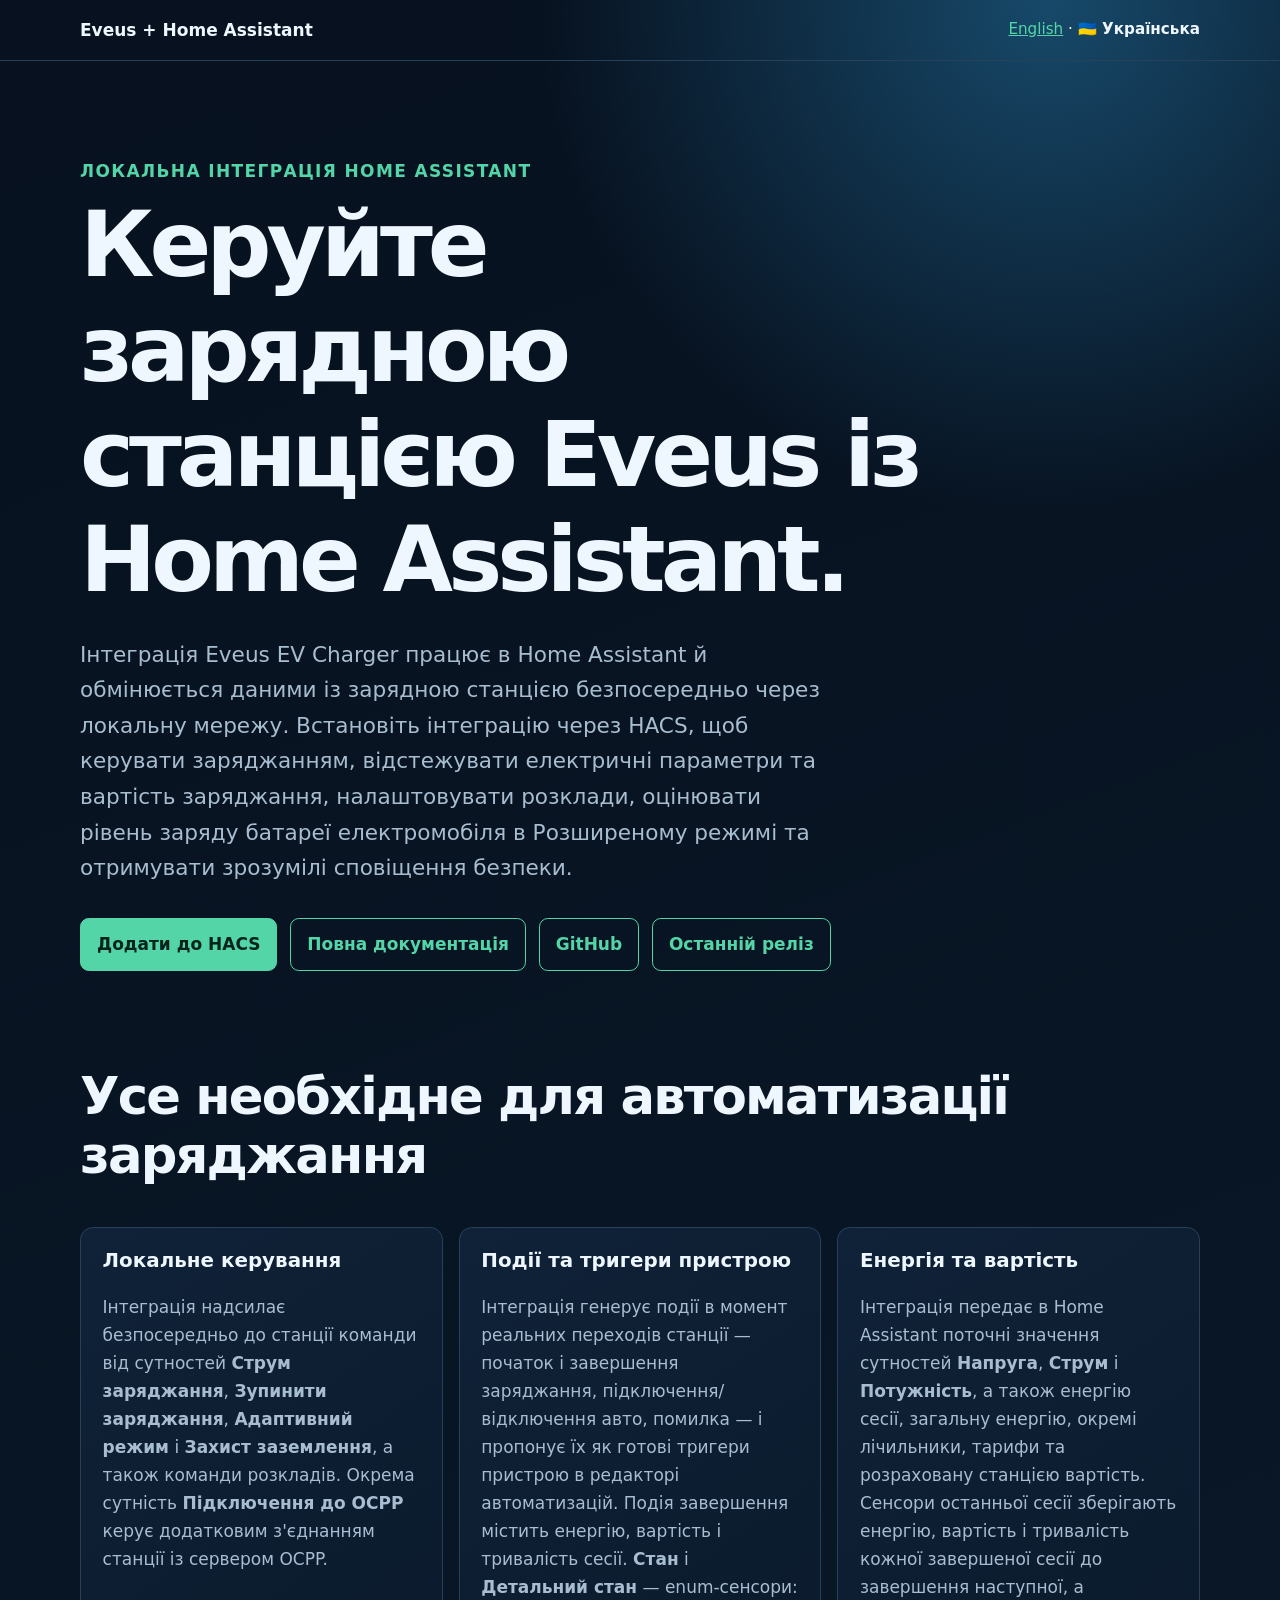
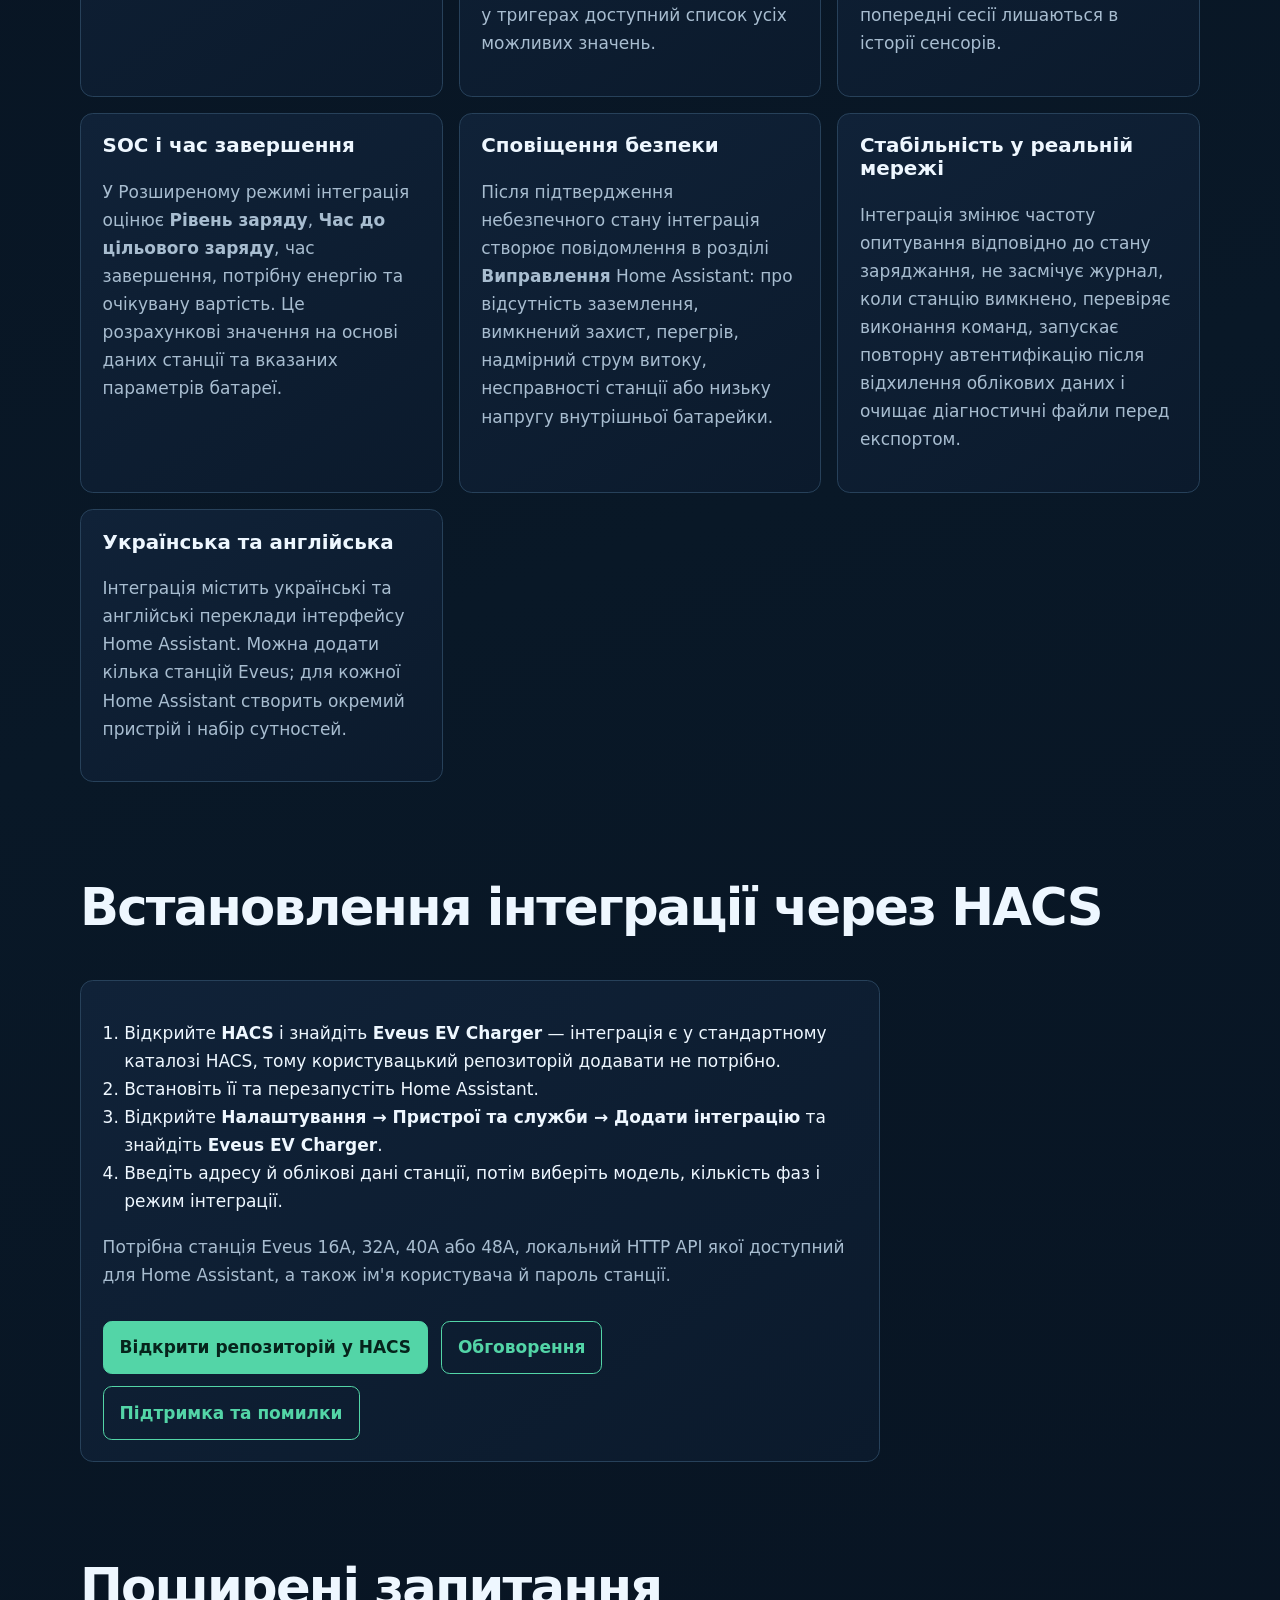
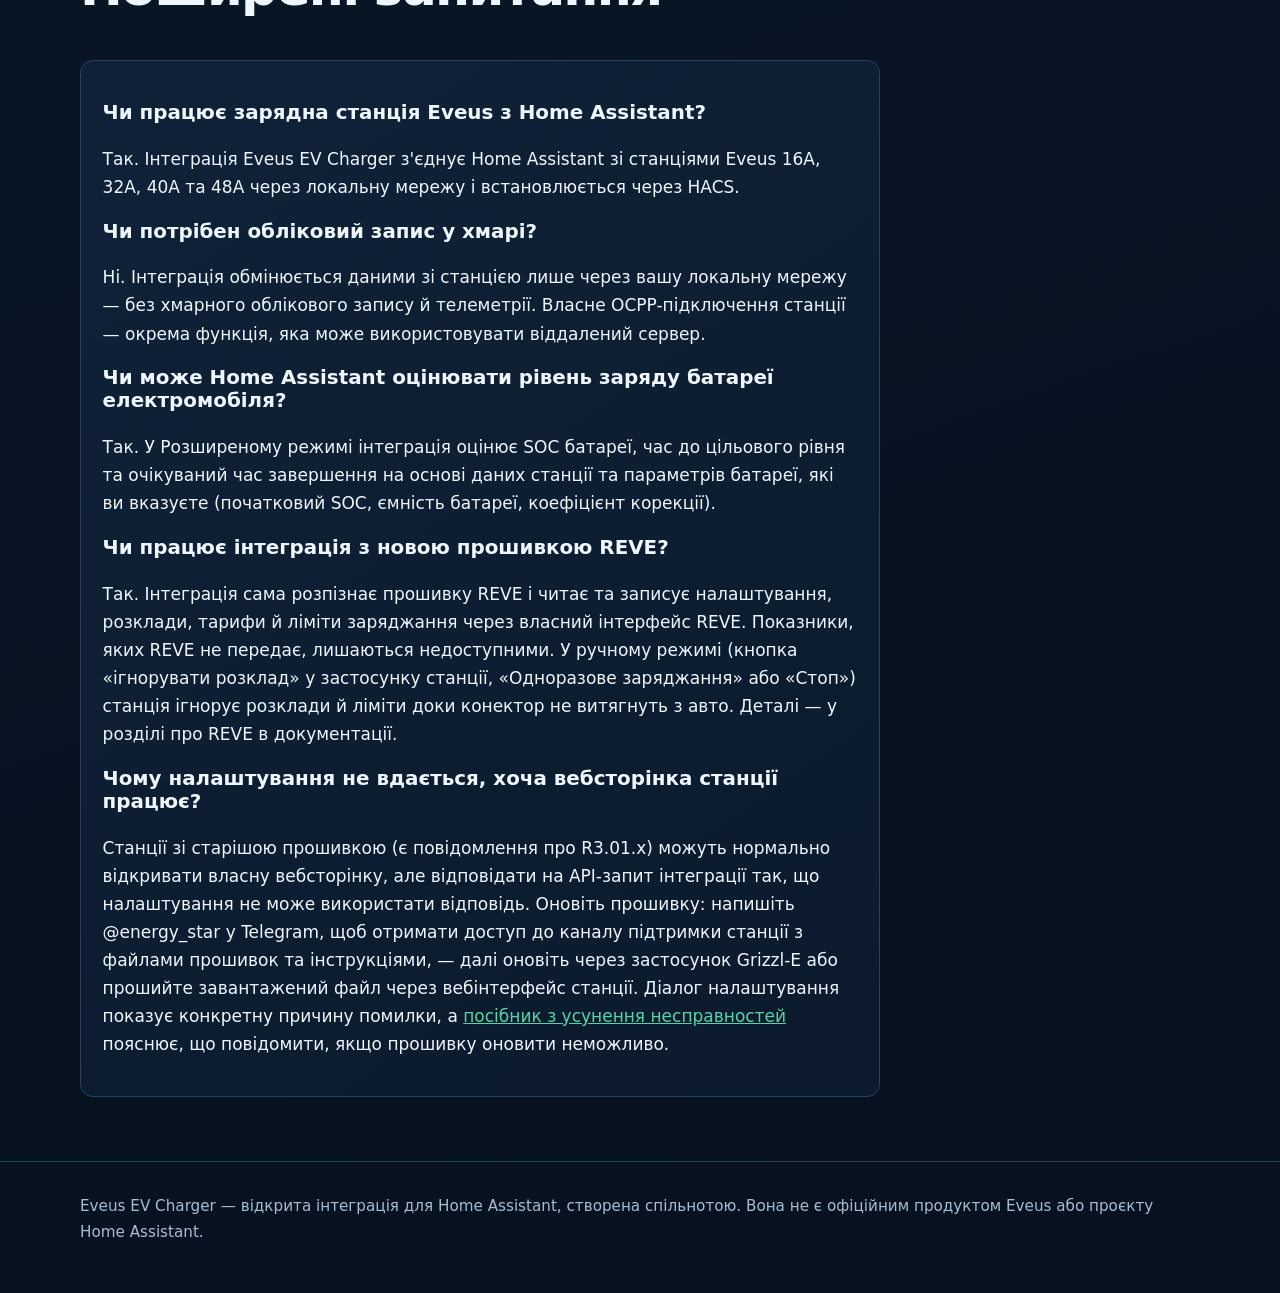
==== commit ba0d2c66: "reve: a limit that stopped the charge can be raised or switched off; docs and CHANGELOG drop the unv" ====
--- a/site/uk/index.html
+++ b/site/uk/index.html
@@ -69,7 +69,7 @@
         "name": "Чи працює інтеграція з новою прошивкою REVE?",
         "acceptedAnswer": {
           "@type": "Answer",
-          "text": "Так. Інтеграція сама розпізнає прошивку REVE і читає та записує налаштування, розклади, тарифи й ліміти заряджання через власний інтерфейс REVE. Показники, яких REVE не передає, лишаються недоступними. У ручному режимі (кнопка «ігнорувати розклад» у застосунку станції, «Одноразове заряджання» або «Стоп») станція ігнорує розклади й ліміти до повторного підключення конектора. Деталі — у розділі про REVE в документації."
+          "text": "Так. Інтеграція сама розпізнає прошивку REVE і читає та записує налаштування, розклади, тарифи й ліміти заряджання через власний інтерфейс REVE. Показники, яких REVE не передає, лишаються недоступними. У ручному режимі (кнопка «ігнорувати розклад» у застосунку станції, «Одноразове заряджання» або «Стоп») станція ігнорує розклади й ліміти доки конектор не витягнуть з авто. Деталі — у розділі про REVE в документації."
         }
       },
       {
@@ -167,7 +167,7 @@
         <h3>Чи може Home Assistant оцінювати рівень заряду батареї електромобіля?</h3>
         <p>Так. У Розширеному режимі інтеграція оцінює SOC батареї, час до цільового рівня та очікуваний час завершення на основі даних станції та параметрів батареї, які ви вказуєте (початковий SOC, ємність батареї, коефіцієнт корекції).</p>
         <h3>Чи працює інтеграція з новою прошивкою REVE?</h3>
-        <p>Так. Інтеграція сама розпізнає прошивку REVE і читає та записує налаштування, розклади, тарифи й ліміти заряджання через власний інтерфейс REVE. Показники, яких REVE не передає, лишаються недоступними. У ручному режимі (кнопка «ігнорувати розклад» у застосунку станції, «Одноразове заряджання» або «Стоп») станція ігнорує розклади й ліміти до повторного підключення конектора. Деталі — у розділі про REVE в документації.</p>
+        <p>Так. Інтеграція сама розпізнає прошивку REVE і читає та записує налаштування, розклади, тарифи й ліміти заряджання через власний інтерфейс REVE. Показники, яких REVE не передає, лишаються недоступними. У ручному режимі (кнопка «ігнорувати розклад» у застосунку станції, «Одноразове заряджання» або «Стоп») станція ігнорує розклади й ліміти доки конектор не витягнуть з авто. Деталі — у розділі про REVE в документації.</p>
         <h3>Чому налаштування не вдається, хоча вебсторінка станції працює?</h3>
         <p>Станції зі старішою прошивкою (є повідомлення про R3.01.x) можуть нормально відкривати власну вебсторінку, але відповідати на API-запит інтеграції так, що налаштування не може використати відповідь. Оновіть прошивку: напишіть @energy_star у Telegram, щоб отримати доступ до каналу підтримки станції з файлами прошивок та інструкціями, — далі оновіть через застосунок Grizzl-E або прошийте завантажений файл через вебінтерфейс станції. Діалог налаштування показує конкретну причину помилки, а <a href="https://github.com/ABovsh/eveus/blob/main/README.uk.md#старіша-прошивка-станції">посібник з усунення несправностей</a> пояснює, що повідомити, якщо прошивку оновити неможливо.</p>
       </div>
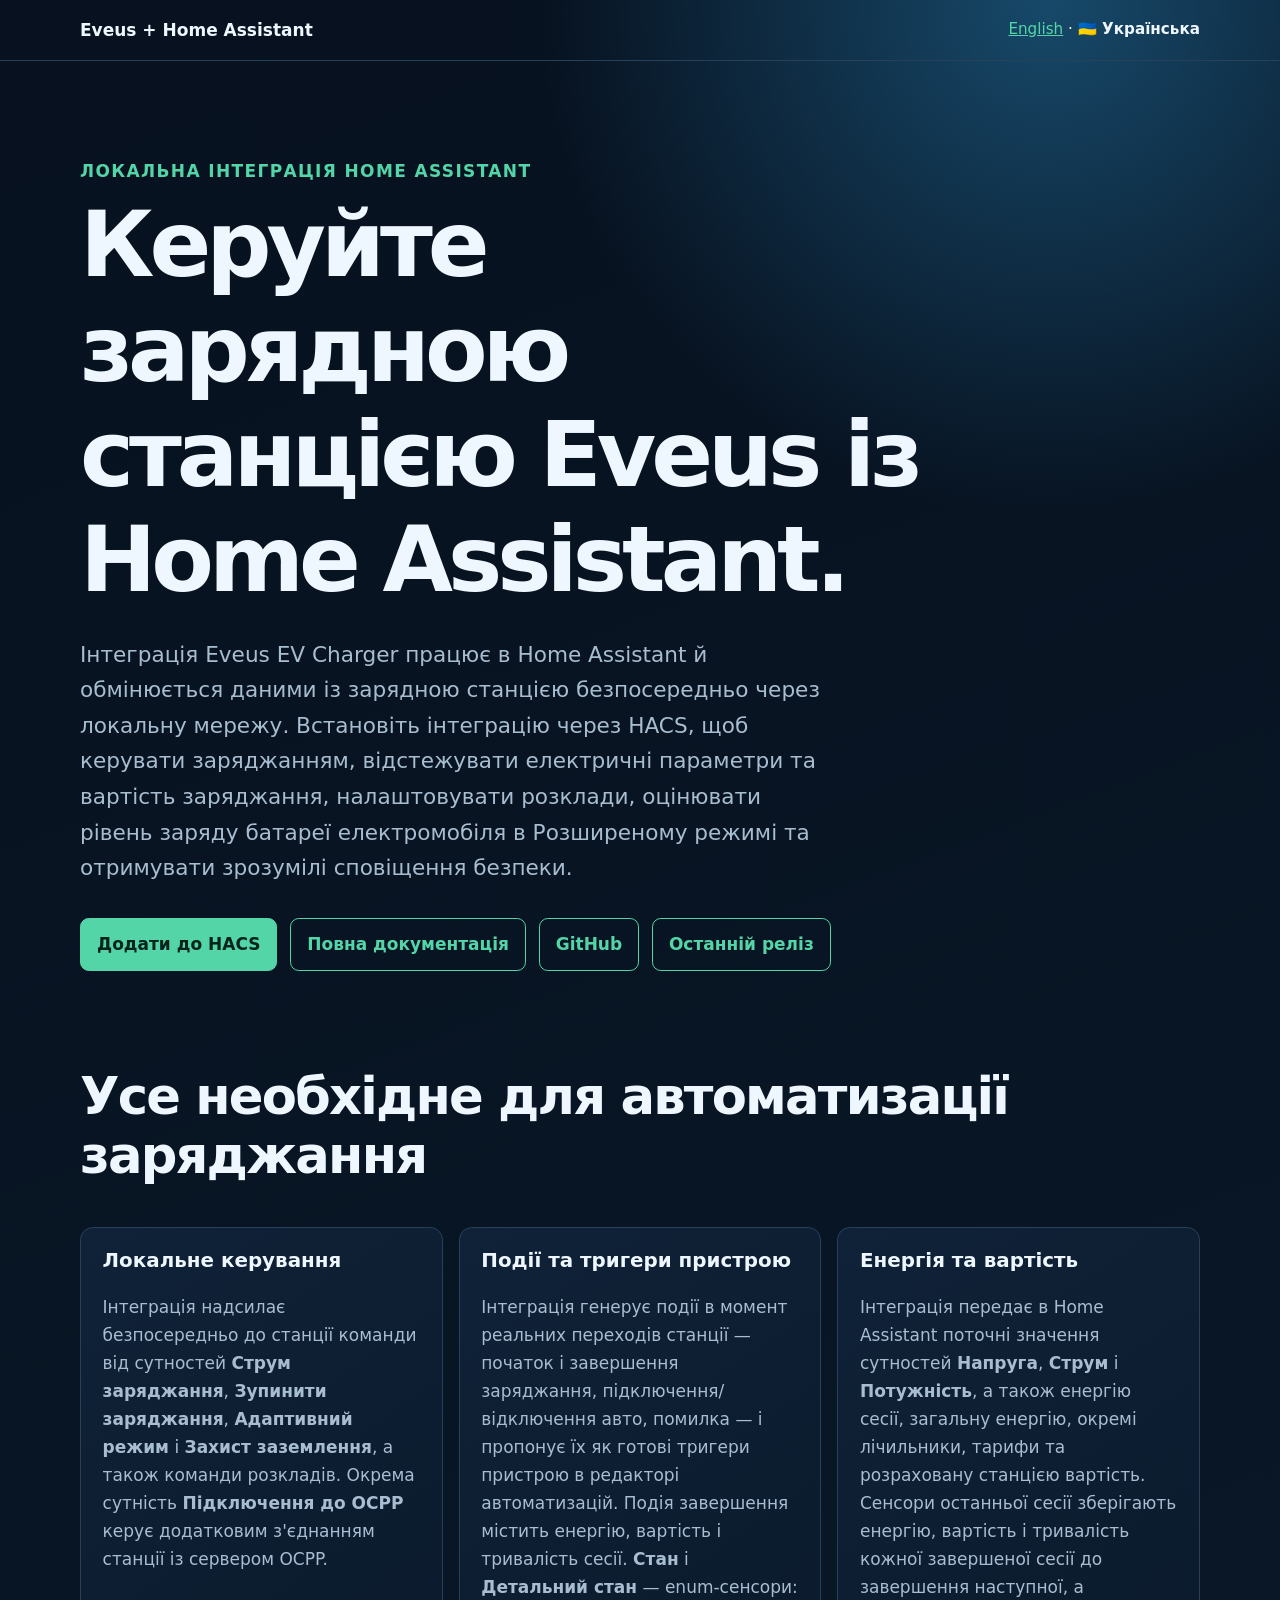
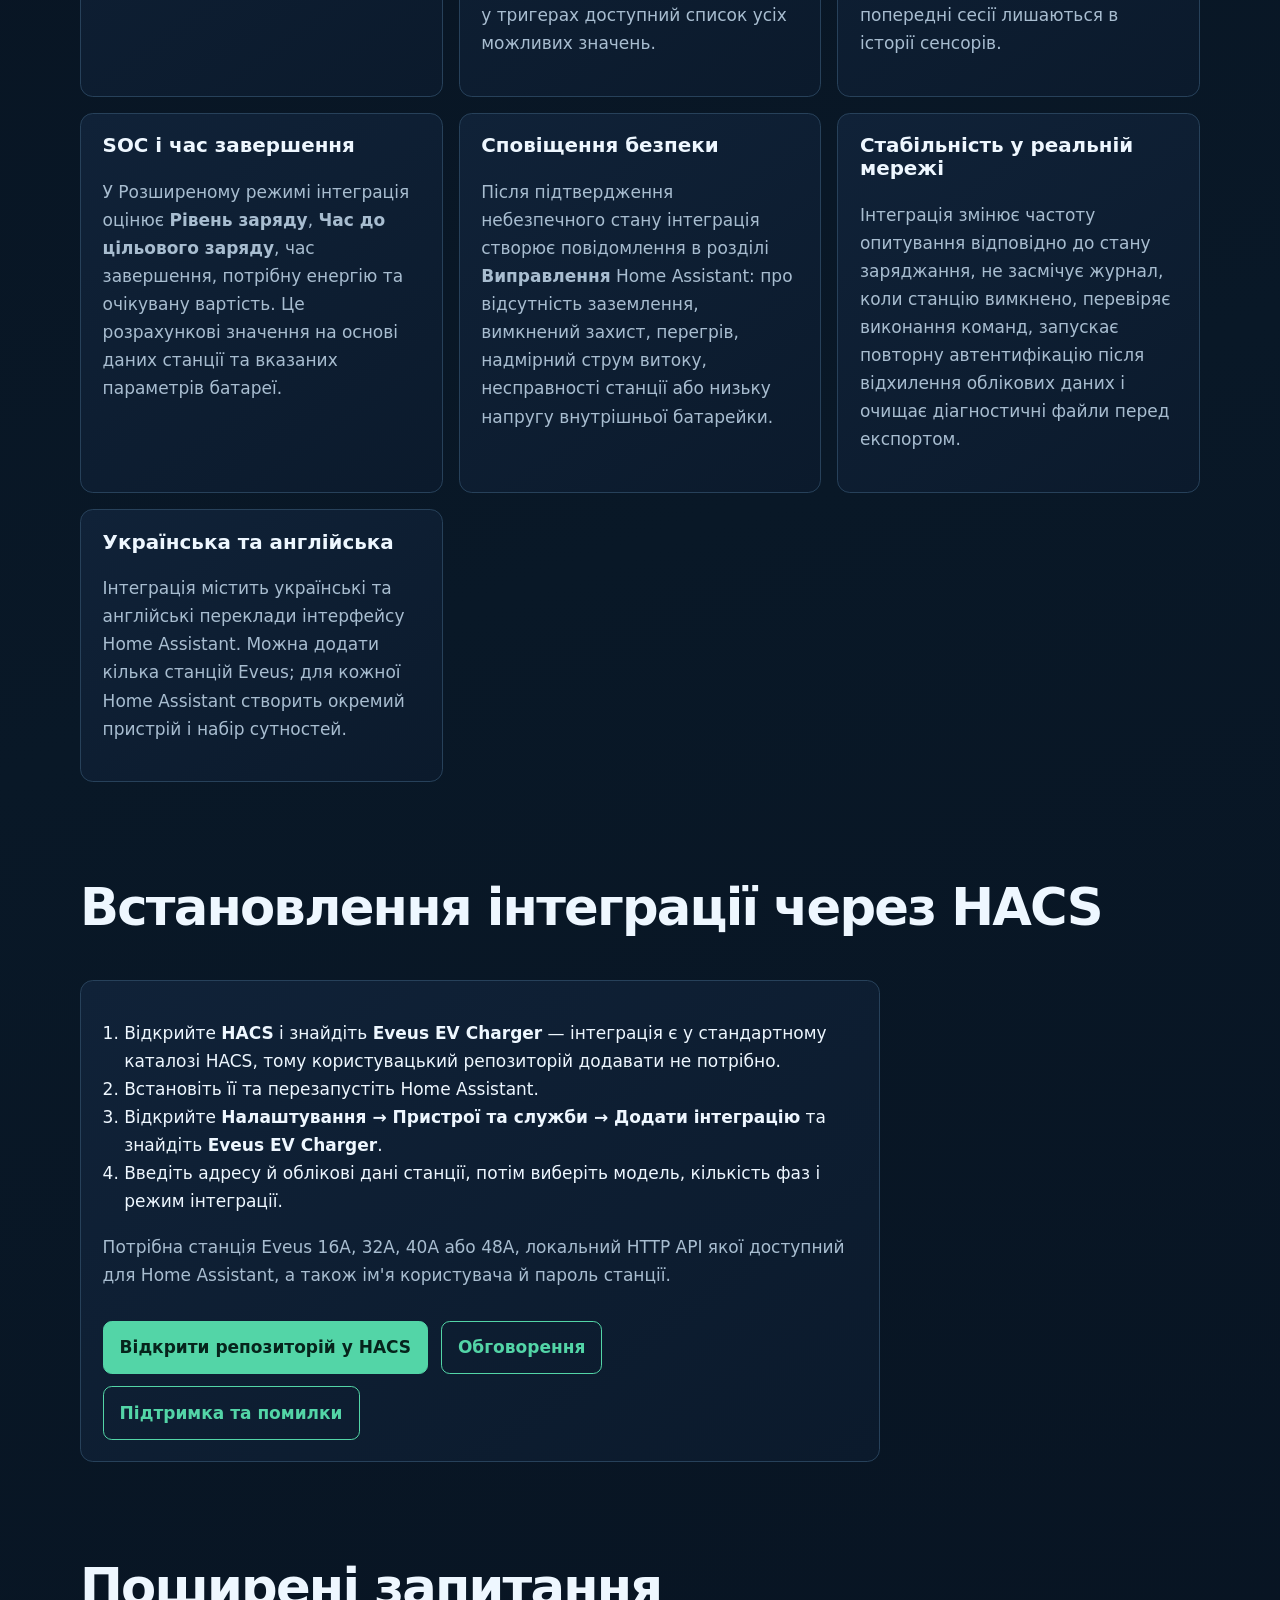
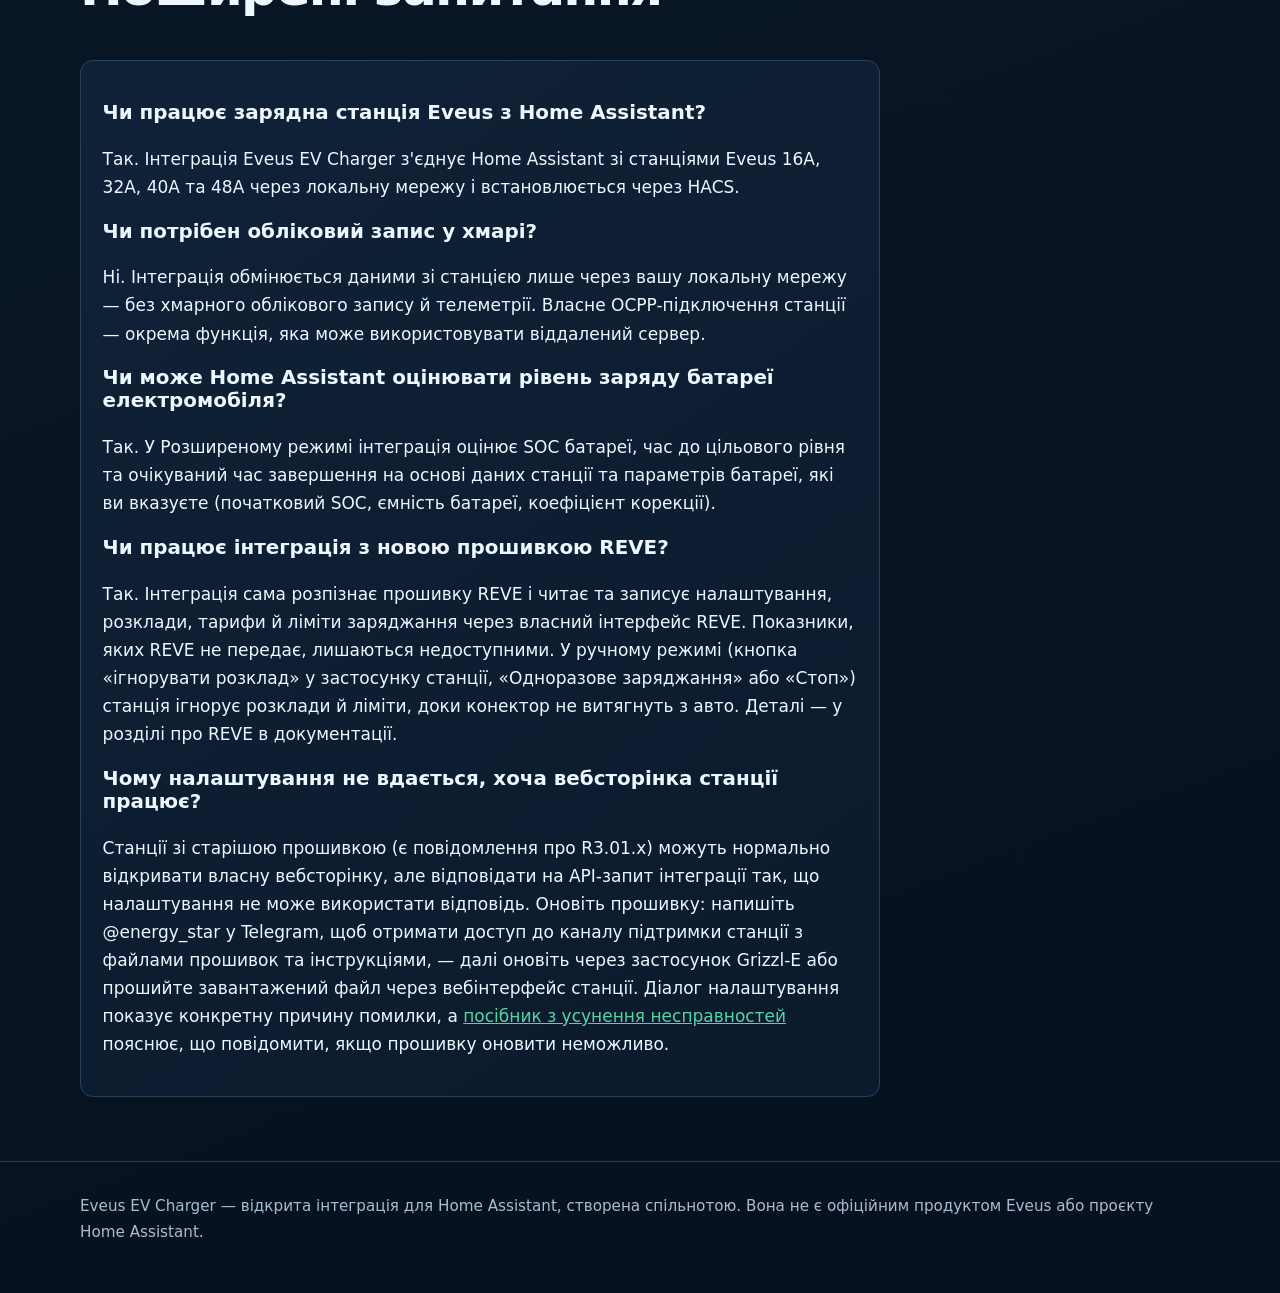
==== commit 9eb48458: "docs: exact Ukrainian entity names in the REVE section; REVE changelog entry as a short list" ====
--- a/site/uk/index.html
+++ b/site/uk/index.html
@@ -69,7 +69,7 @@
         "name": "Чи працює інтеграція з новою прошивкою REVE?",
         "acceptedAnswer": {
           "@type": "Answer",
-          "text": "Так. Інтеграція сама розпізнає прошивку REVE і читає та записує налаштування, розклади, тарифи й ліміти заряджання через власний інтерфейс REVE. Показники, яких REVE не передає, лишаються недоступними. У ручному режимі (кнопка «ігнорувати розклад» у застосунку станції, «Одноразове заряджання» або «Стоп») станція ігнорує розклади й ліміти доки конектор не витягнуть з авто. Деталі — у розділі про REVE в документації."
+          "text": "Так. Інтеграція сама розпізнає прошивку REVE і читає та записує налаштування, розклади, тарифи й ліміти заряджання через власний інтерфейс REVE. Показники, яких REVE не передає, лишаються недоступними. У ручному режимі (кнопка «ігнорувати розклад» у застосунку станції, «Одноразове заряджання» або «Стоп») станція ігнорує розклади й ліміти, доки конектор не витягнуть з авто. Деталі — у розділі про REVE в документації."
         }
       },
       {
@@ -167,7 +167,7 @@
         <h3>Чи може Home Assistant оцінювати рівень заряду батареї електромобіля?</h3>
         <p>Так. У Розширеному режимі інтеграція оцінює SOC батареї, час до цільового рівня та очікуваний час завершення на основі даних станції та параметрів батареї, які ви вказуєте (початковий SOC, ємність батареї, коефіцієнт корекції).</p>
         <h3>Чи працює інтеграція з новою прошивкою REVE?</h3>
-        <p>Так. Інтеграція сама розпізнає прошивку REVE і читає та записує налаштування, розклади, тарифи й ліміти заряджання через власний інтерфейс REVE. Показники, яких REVE не передає, лишаються недоступними. У ручному режимі (кнопка «ігнорувати розклад» у застосунку станції, «Одноразове заряджання» або «Стоп») станція ігнорує розклади й ліміти доки конектор не витягнуть з авто. Деталі — у розділі про REVE в документації.</p>
+        <p>Так. Інтеграція сама розпізнає прошивку REVE і читає та записує налаштування, розклади, тарифи й ліміти заряджання через власний інтерфейс REVE. Показники, яких REVE не передає, лишаються недоступними. У ручному режимі (кнопка «ігнорувати розклад» у застосунку станції, «Одноразове заряджання» або «Стоп») станція ігнорує розклади й ліміти, доки конектор не витягнуть з авто. Деталі — у розділі про REVE в документації.</p>
         <h3>Чому налаштування не вдається, хоча вебсторінка станції працює?</h3>
         <p>Станції зі старішою прошивкою (є повідомлення про R3.01.x) можуть нормально відкривати власну вебсторінку, але відповідати на API-запит інтеграції так, що налаштування не може використати відповідь. Оновіть прошивку: напишіть @energy_star у Telegram, щоб отримати доступ до каналу підтримки станції з файлами прошивок та інструкціями, — далі оновіть через застосунок Grizzl-E або прошийте завантажений файл через вебінтерфейс станції. Діалог налаштування показує конкретну причину помилки, а <a href="https://github.com/ABovsh/eveus/blob/main/README.uk.md#старіша-прошивка-станції">посібник з усунення несправностей</a> пояснює, що повідомити, якщо прошивку оновити неможливо.</p>
       </div>
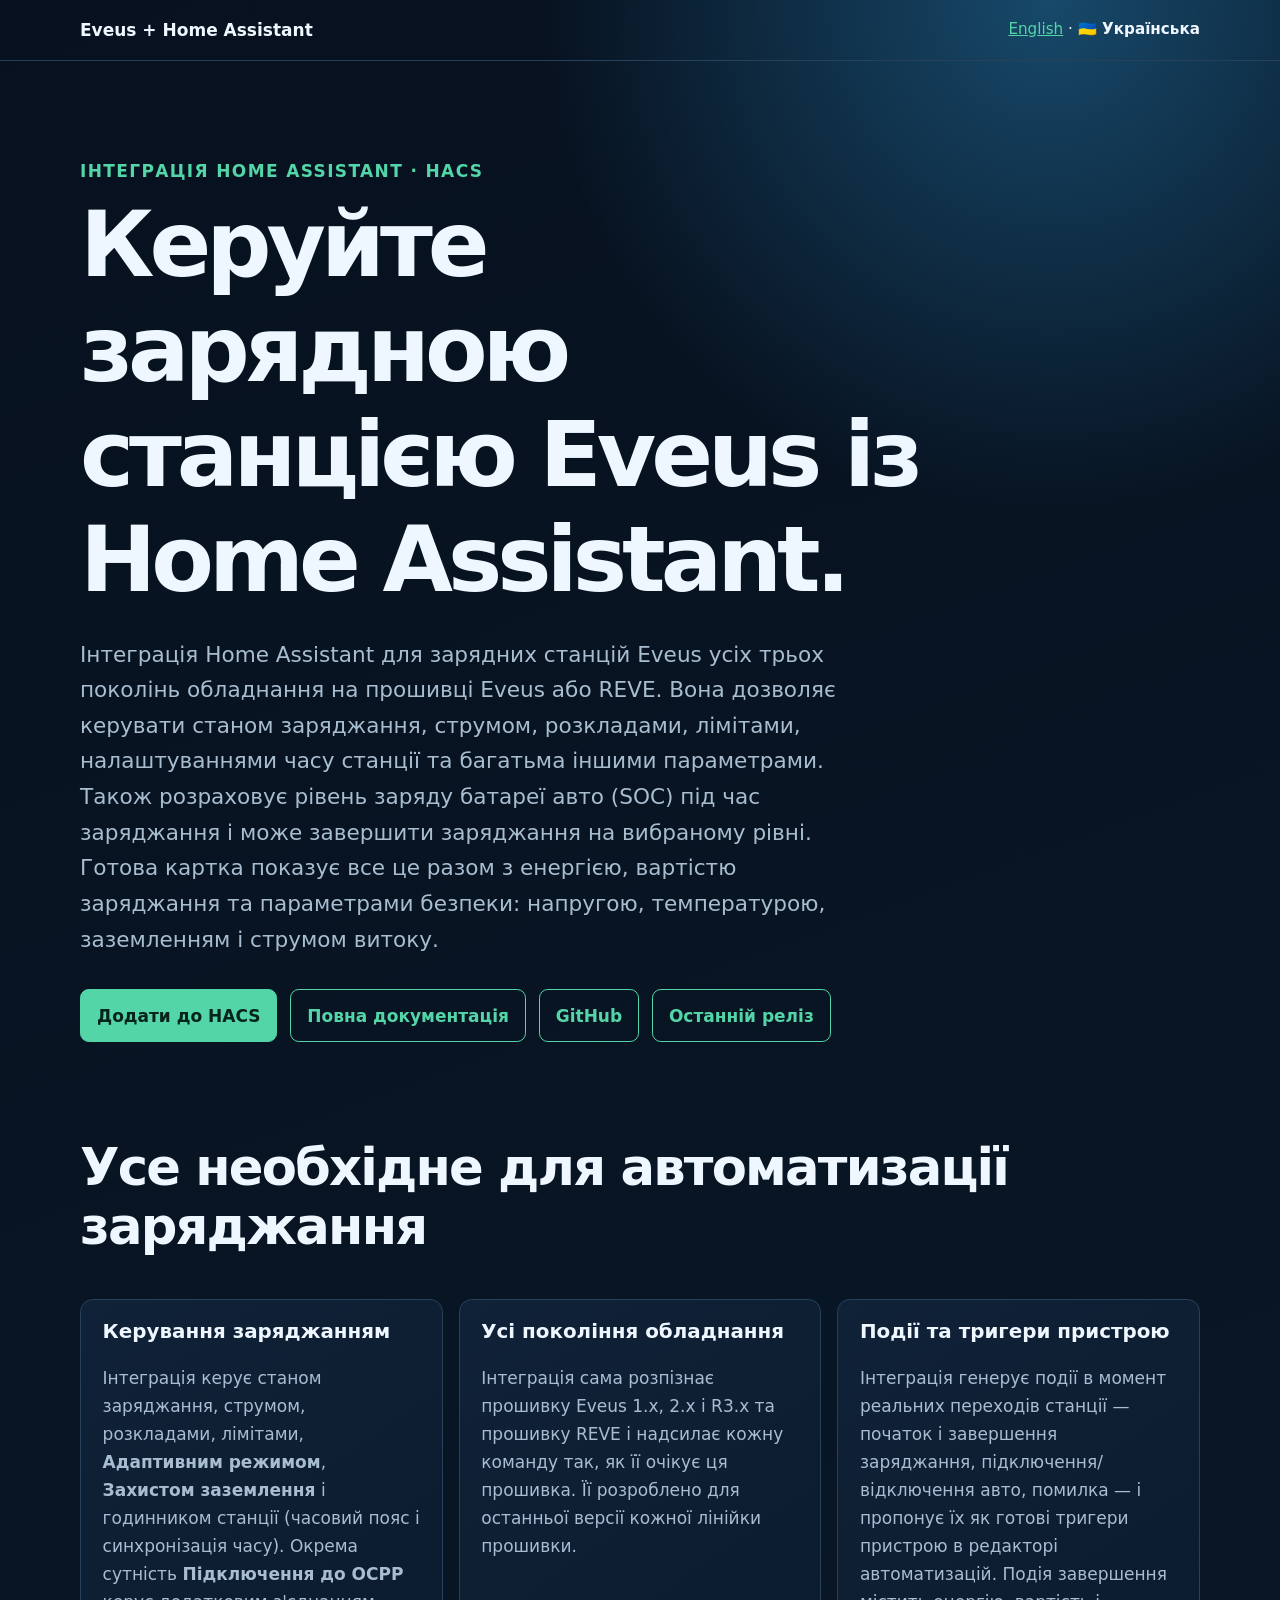
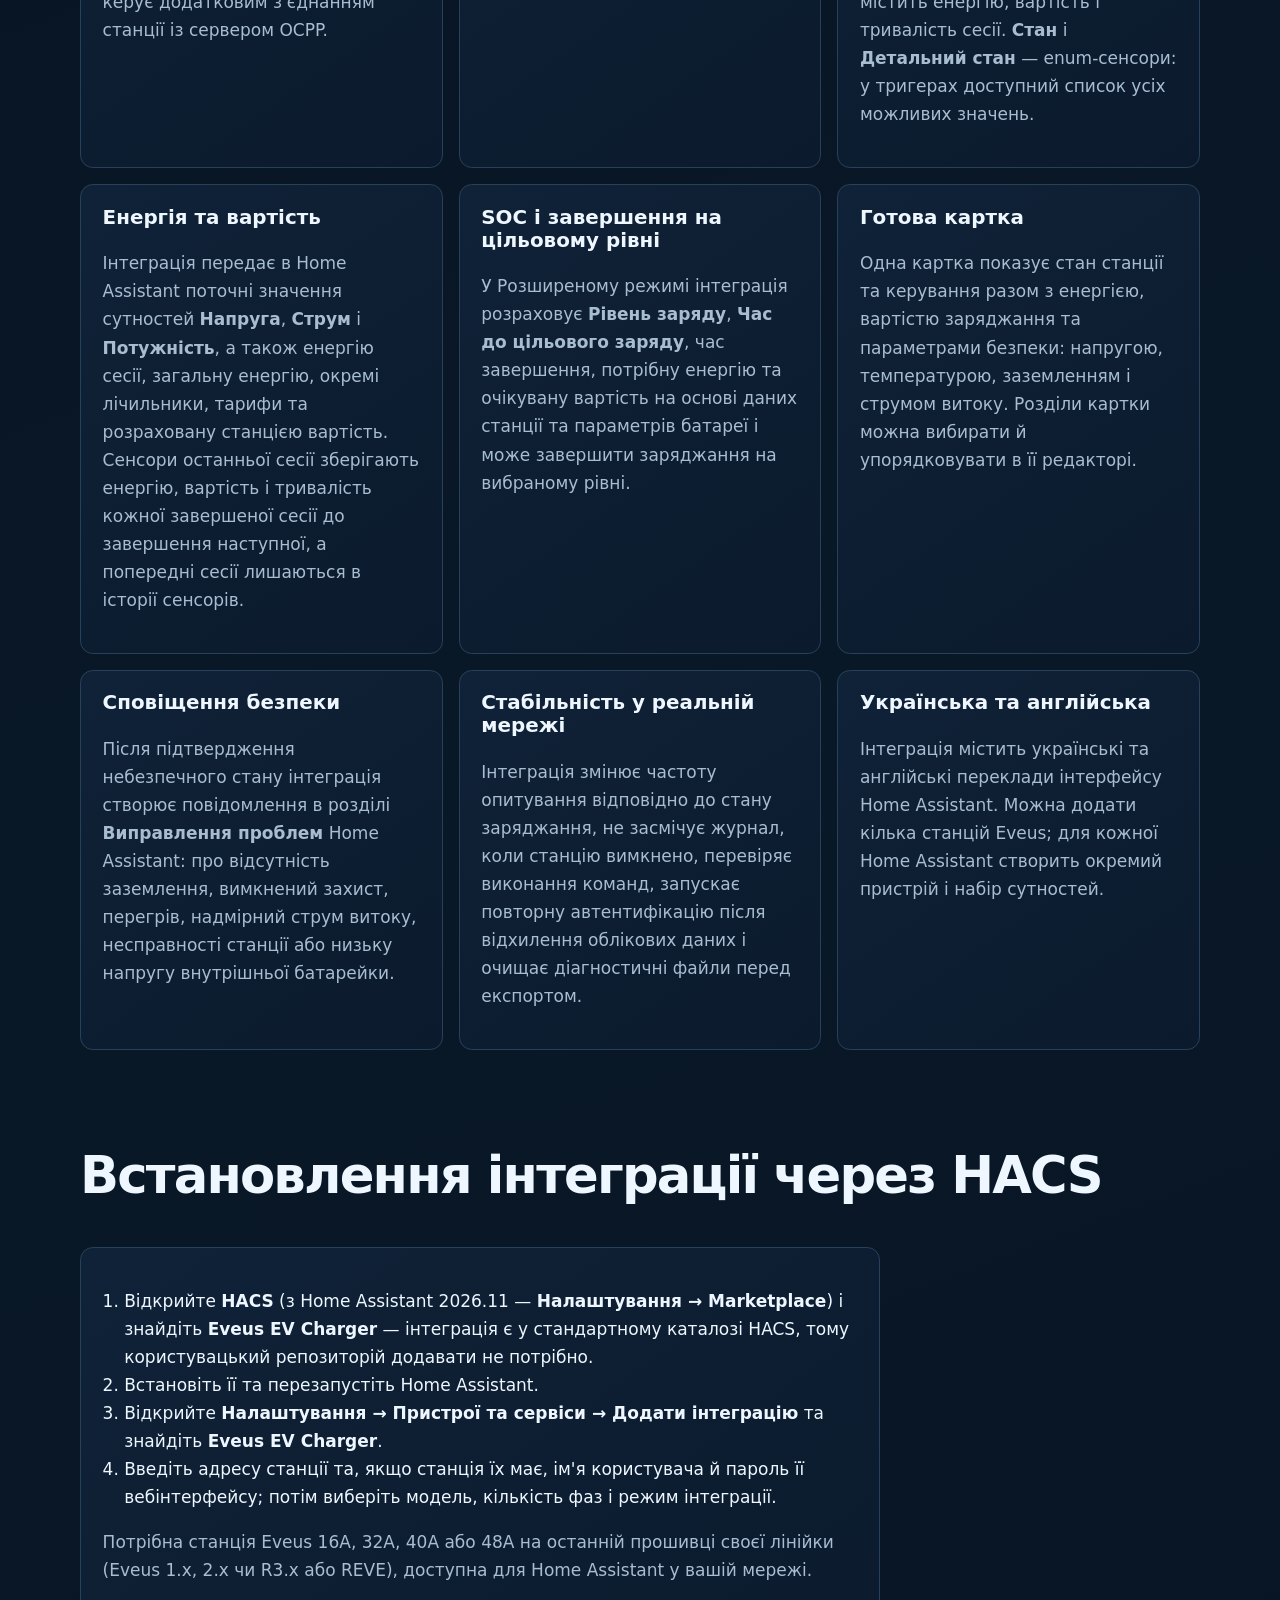
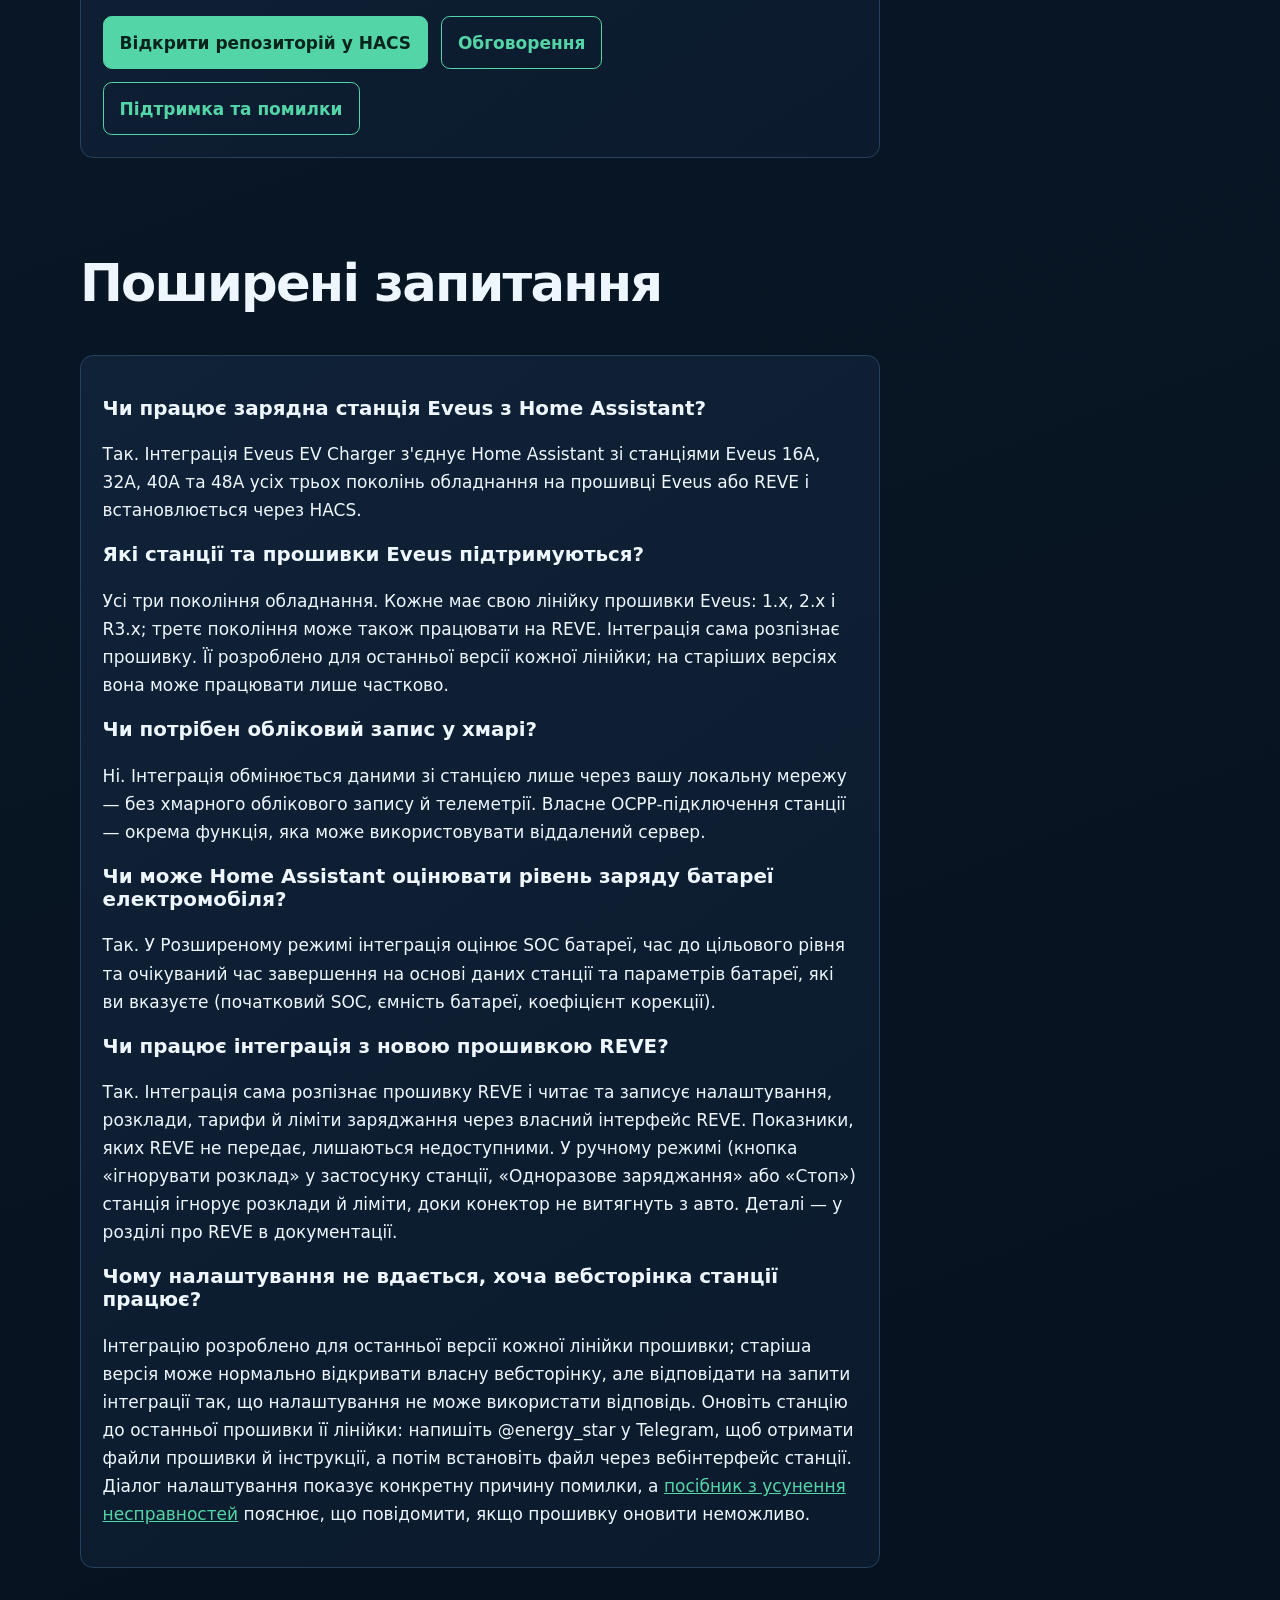
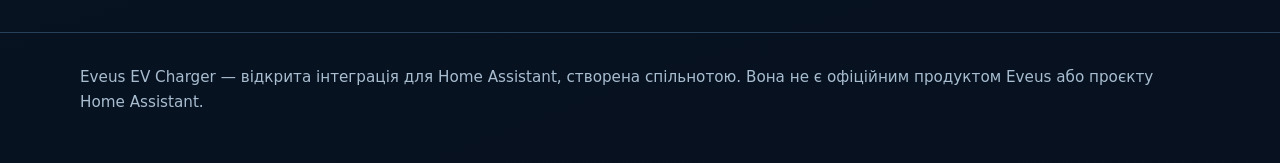
==== commit 0a427f9e: "Site: the README intro, charging control with the charger's clock, all hardware generations, SOC wit" ====
--- a/site/uk/index.html
+++ b/site/uk/index.html
@@ -3,8 +3,8 @@
 <head>
   <meta charset="utf-8">
   <meta name="viewport" content="width=device-width, initial-scale=1">
-  <title>Інтеграція Eveus EV Charger для Home Assistant (Eveus Pro, Energy Star, REVE) | HACS</title>
-  <meta name="description" content="Інтеграція Home Assistant для зарядних станцій Eveus (Energy Star), зокрема Eveus Pro і станцій на прошивці REVE: локальне керування струмом, розкладами й лімітами, зупинка на цільовому SOC, облік енергії та вартості. У стандартному каталозі HACS.">
+  <title>Інтеграція Eveus EV Charger для Home Assistant (прошивка Eveus і REVE) | HACS</title>
+  <meta name="description" content="Інтеграція Home Assistant для зарядних станцій Eveus усіх трьох поколінь обладнання на прошивці Eveus або REVE: стан заряджання, струм, розклади, ліміти, налаштування часу та інше; рівень заряду батареї (SOC) із завершенням на вибраному рівні; енергія, вартість і параметри безпеки.">
   <link rel="canonical" href="https://abovsh.github.io/eveus/uk/">
   <link rel="alternate" hreflang="en" href="https://abovsh.github.io/eveus/">
   <link rel="alternate" hreflang="uk" href="https://abovsh.github.io/eveus/uk/">
@@ -12,12 +12,12 @@
   <link rel="stylesheet" href="../assets/style.css">
   <meta property="og:type" content="website">
   <meta property="og:title" content="Eveus EV Charger для Home Assistant">
-  <meta property="og:description" content="Локальне керування зарядними станціями Eveus (Energy Star), зокрема Eveus Pro і станціями на прошивці REVE, у Home Assistant. У стандартному каталозі HACS.">
+  <meta property="og:description" content="Інтеграція Home Assistant для зарядних станцій Eveus усіх трьох поколінь обладнання на прошивці Eveus або REVE. Є в HACS.">
   <meta property="og:url" content="https://abovsh.github.io/eveus/uk/">
   <meta property="og:image" content="https://github.com/user-attachments/assets/064dd525-ecb9-4f7f-ac0c-2dc9a16b7039">
   <meta name="twitter:card" content="summary_large_image">
   <meta name="twitter:title" content="Eveus EV Charger для Home Assistant">
-  <meta name="twitter:description" content="Локальне керування зарядними станціями Eveus (Energy Star), зокрема Eveus Pro і станціями на прошивці REVE, у Home Assistant. У стандартному каталозі HACS.">
+  <meta name="twitter:description" content="Інтеграція Home Assistant для зарядних станцій Eveus усіх трьох поколінь обладнання на прошивці Eveus або REVE. Є в HACS.">
   <meta name="twitter:image" content="https://github.com/user-attachments/assets/064dd525-ecb9-4f7f-ac0c-2dc9a16b7039">
   <script type="application/ld+json">
   {
@@ -26,7 +26,7 @@
     "name": "Eveus EV Charger для Home Assistant",
     "applicationCategory": "HomeAutomationApplication",
     "operatingSystem": "Home Assistant",
-    "description": "Інтеграція Home Assistant, яка керує зарядними станціями Eveus (Energy Star), зокрема Eveus Pro і станціями на прошивці REVE, через локальну мережу. Встановлюється через HACS.",
+    "description": "Інтеграція Home Assistant для зарядних станцій Eveus усіх трьох поколінь обладнання на прошивці Eveus або REVE: стан заряджання, струм, розклади, ліміти, налаштування часу та інше; рівень заряду батареї (SOC) із завершенням на вибраному рівні; енергія, вартість і параметри безпеки.",
     "inLanguage": ["uk", "en"],
     "screenshot": "https://github.com/user-attachments/assets/064dd525-ecb9-4f7f-ac0c-2dc9a16b7039",
     "url": "https://abovsh.github.io/eveus/uk/",
@@ -45,7 +45,15 @@
         "name": "Чи працює зарядна станція Eveus з Home Assistant?",
         "acceptedAnswer": {
           "@type": "Answer",
-          "text": "Так. Інтеграція Eveus EV Charger з'єднує Home Assistant зі станціями Eveus 16A, 32A, 40A та 48A через локальну мережу і встановлюється через HACS."
+          "text": "Так. Інтеграція Eveus EV Charger з'єднує Home Assistant зі станціями Eveus 16A, 32A, 40A та 48A усіх трьох поколінь обладнання на прошивці Eveus або REVE і встановлюється через HACS."
+        }
+      },
+      {
+        "@type": "Question",
+        "name": "Які станції та прошивки Eveus підтримуються?",
+        "acceptedAnswer": {
+          "@type": "Answer",
+          "text": "Усі три покоління обладнання. Кожне має свою лінійку прошивки Eveus: 1.x, 2.x і R3.x; третє покоління може також працювати на REVE. Інтеграція сама розпізнає прошивку. Її розроблено для останньої версії кожної лінійки; на старіших версіях вона може працювати лише частково."
         }
       },
       {
@@ -77,7 +85,7 @@
         "name": "Чому налаштування не вдається, хоча вебсторінка станції працює?",
         "acceptedAnswer": {
           "@type": "Answer",
-          "text": "Станції зі старішою прошивкою (є повідомлення про R3.01.x) можуть нормально відкривати власну вебсторінку, але відповідати на API-запит інтеграції так, що налаштування не може використати відповідь. Оновіть прошивку: напишіть @energy_star у Telegram, щоб отримати доступ до каналу підтримки станції з файлами прошивок та інструкціями, — далі оновіть через застосунок Grizzl-E або прошийте завантажений файл через вебінтерфейс станції. Діалог налаштування показує конкретну причину помилки, а посібник з усунення несправностей пояснює, що повідомити, якщо прошивку оновити неможливо."
+          "text": "Інтеграцію розроблено для останньої версії кожної лінійки прошивки; старіша версія може нормально відкривати власну вебсторінку, але відповідати на запити інтеграції так, що налаштування не може використати відповідь. Оновіть станцію до останньої прошивки її лінійки: напишіть @energy_star у Telegram, щоб отримати файли прошивки й інструкції, а потім встановіть файл через вебінтерфейс станції. Діалог налаштування показує конкретну причину помилки, а посібник з усунення несправностей пояснює, що повідомити, якщо прошивку оновити неможливо."
         }
       }
     ]
@@ -94,9 +102,9 @@
 
   <main>
     <section class="hero wrap">
-      <p class="eyebrow">Локальна інтеграція Home Assistant</p>
+      <p class="eyebrow">Інтеграція Home Assistant · HACS</p>
       <h1>Керуйте зарядною станцією Eveus із Home Assistant.</h1>
-      <p class="lead">Інтеграція Eveus EV Charger працює в Home Assistant й обмінюється даними із зарядною станцією безпосередньо через локальну мережу. Встановіть інтеграцію через HACS, щоб керувати заряджанням, відстежувати електричні параметри та вартість заряджання, налаштовувати розклади, оцінювати рівень заряду батареї електромобіля в Розширеному режимі та отримувати зрозумілі сповіщення безпеки.</p>
+      <p class="lead">Інтеграція Home Assistant для зарядних станцій Eveus усіх трьох поколінь обладнання на прошивці Eveus або REVE. Вона дозволяє керувати станом заряджання, струмом, розкладами, лімітами, налаштуваннями часу станції та багатьма іншими параметрами. Також розраховує рівень заряду батареї авто (SOC) під час заряджання і може завершити заряджання на вибраному рівні. Готова картка показує все це разом з енергією, вартістю заряджання та параметрами безпеки: напругою, температурою, заземленням і струмом витоку.</p>
       <div class="actions">
         <a class="button primary" href="https://my.home-assistant.io/redirect/hacs_repository/?owner=ABovsh&amp;repository=eveus&amp;category=integration">Додати до HACS</a>
         <a class="button" href="https://github.com/ABovsh/eveus/blob/main/README.uk.md">Повна документація</a>
@@ -109,8 +117,12 @@
       <h2>Усе необхідне для автоматизації заряджання</h2>
       <div class="grid">
         <article class="card">
-          <h3>Локальне керування</h3>
-          <p>Інтеграція надсилає безпосередньо до станції команди від сутностей <strong>Струм заряджання</strong>, <strong>Зупинити заряджання</strong>, <strong>Адаптивний режим</strong> і <strong>Захист заземлення</strong>, а також команди розкладів. Окрема сутність <strong>Підключення до OCPP</strong> керує додатковим з'єднанням станції із сервером OCPP.</p>
+          <h3>Керування заряджанням</h3>
+          <p>Інтеграція керує станом заряджання, струмом, розкладами, лімітами, <strong>Адаптивним режимом</strong>, <strong>Захистом заземлення</strong> і годинником станції (часовий пояс і синхронізація часу). Окрема сутність <strong>Підключення до OCPP</strong> керує додатковим з'єднанням станції із сервером OCPP.</p>
+        </article>
+        <article class="card">
+          <h3>Усі покоління обладнання</h3>
+          <p>Інтеграція сама розпізнає прошивку Eveus 1.x, 2.x і R3.x та прошивку REVE і надсилає кожну команду так, як її очікує ця прошивка. Її розроблено для останньої версії кожної лінійки прошивки.</p>
         </article>
         <article class="card">
           <h3>Події та тригери пристрою</h3>
@@ -121,12 +133,16 @@
           <p>Інтеграція передає в Home Assistant поточні значення сутностей <strong>Напруга</strong>, <strong>Струм</strong> і <strong>Потужність</strong>, а також енергію сесії, загальну енергію, окремі лічильники, тарифи та розраховану станцією вартість. Сенсори останньої сесії зберігають енергію, вартість і тривалість кожної завершеної сесії до завершення наступної, а попередні сесії лишаються в історії сенсорів.</p>
         </article>
         <article class="card">
-          <h3>SOC і час завершення</h3>
-          <p>У Розширеному режимі інтеграція оцінює <strong>Рівень заряду</strong>, <strong>Час до цільового заряду</strong>, час завершення, потрібну енергію та очікувану вартість. Це розрахункові значення на основі даних станції та вказаних параметрів батареї.</p>
+          <h3>SOC і завершення на цільовому рівні</h3>
+          <p>У Розширеному режимі інтеграція розраховує <strong>Рівень заряду</strong>, <strong>Час до цільового заряду</strong>, час завершення, потрібну енергію та очікувану вартість на основі даних станції та параметрів батареї і може завершити заряджання на вибраному рівні.</p>
+        </article>
+        <article class="card">
+          <h3>Готова картка</h3>
+          <p>Одна картка показує стан станції та керування разом з енергією, вартістю заряджання та параметрами безпеки: напругою, температурою, заземленням і струмом витоку. Розділи картки можна вибирати й упорядковувати в її редакторі.</p>
         </article>
         <article class="card">
           <h3>Сповіщення безпеки</h3>
-          <p>Після підтвердження небезпечного стану інтеграція створює повідомлення в розділі <strong>Виправлення</strong> Home Assistant: про відсутність заземлення, вимкнений захист, перегрів, надмірний струм витоку, несправності станції або низьку напругу внутрішньої батарейки.</p>
+          <p>Після підтвердження небезпечного стану інтеграція створює повідомлення в розділі <strong>Виправлення проблем</strong> Home Assistant: про відсутність заземлення, вимкнений захист, перегрів, надмірний струм витоку, несправності станції або низьку напругу внутрішньої батарейки.</p>
         </article>
         <article class="card">
           <h3>Стабільність у реальній мережі</h3>
@@ -143,12 +159,12 @@
       <h2>Встановлення інтеграції через HACS</h2>
       <div class="install">
         <ol>
-          <li>Відкрийте <strong>HACS</strong> і знайдіть <strong>Eveus EV Charger</strong> — інтеграція є у стандартному каталозі HACS, тому користувацький репозиторій додавати не потрібно.</li>
+          <li>Відкрийте <strong>HACS</strong> (з Home Assistant 2026.11 — <strong>Налаштування → Marketplace</strong>) і знайдіть <strong>Eveus EV Charger</strong> — інтеграція є у стандартному каталозі HACS, тому користувацький репозиторій додавати не потрібно.</li>
           <li>Встановіть її та перезапустіть Home Assistant.</li>
-          <li>Відкрийте <strong>Налаштування → Пристрої та служби → Додати інтеграцію</strong> та знайдіть <strong>Eveus EV Charger</strong>.</li>
-          <li>Введіть адресу й облікові дані станції, потім виберіть модель, кількість фаз і режим інтеграції.</li>
+          <li>Відкрийте <strong>Налаштування → Пристрої та сервіси → Додати інтеграцію</strong> та знайдіть <strong>Eveus EV Charger</strong>.</li>
+          <li>Введіть адресу станції та, якщо станція їх має, ім'я користувача й пароль її вебінтерфейсу; потім виберіть модель, кількість фаз і режим інтеграції.</li>
         </ol>
-        <p class="note">Потрібна станція Eveus 16A, 32A, 40A або 48A, локальний HTTP API якої доступний для Home Assistant, а також ім'я користувача й пароль станції.</p>
+        <p class="note">Потрібна станція Eveus 16A, 32A, 40A або 48A на останній прошивці своєї лінійки (Eveus 1.x, 2.x чи R3.x або REVE), доступна для Home Assistant у вашій мережі.</p>
         <div class="actions">
           <a class="button primary" href="https://my.home-assistant.io/redirect/hacs_repository/?owner=ABovsh&amp;repository=eveus&amp;category=integration">Відкрити репозиторій у HACS</a>
           <a class="button" href="https://community.home-assistant.io/t/eveus-ev-charger-home-assistant-integration-local-only-hacs/1010628">Обговорення</a>
@@ -161,7 +177,9 @@
       <h2>Поширені запитання</h2>
       <div class="install">
         <h3>Чи працює зарядна станція Eveus з Home Assistant?</h3>
-        <p>Так. Інтеграція Eveus EV Charger з'єднує Home Assistant зі станціями Eveus 16A, 32A, 40A та 48A через локальну мережу і встановлюється через HACS.</p>
+        <p>Так. Інтеграція Eveus EV Charger з'єднує Home Assistant зі станціями Eveus 16A, 32A, 40A та 48A усіх трьох поколінь обладнання на прошивці Eveus або REVE і встановлюється через HACS.</p>
+        <h3>Які станції та прошивки Eveus підтримуються?</h3>
+        <p>Усі три покоління обладнання. Кожне має свою лінійку прошивки Eveus: 1.x, 2.x і R3.x; третє покоління може також працювати на REVE. Інтеграція сама розпізнає прошивку. Її розроблено для останньої версії кожної лінійки; на старіших версіях вона може працювати лише частково.</p>
         <h3>Чи потрібен обліковий запис у хмарі?</h3>
         <p>Ні. Інтеграція обмінюється даними зі станцією лише через вашу локальну мережу — без хмарного облікового запису й телеметрії. Власне OCPP-підключення станції — окрема функція, яка може використовувати віддалений сервер.</p>
         <h3>Чи може Home Assistant оцінювати рівень заряду батареї електромобіля?</h3>
@@ -169,7 +187,7 @@
         <h3>Чи працює інтеграція з новою прошивкою REVE?</h3>
         <p>Так. Інтеграція сама розпізнає прошивку REVE і читає та записує налаштування, розклади, тарифи й ліміти заряджання через власний інтерфейс REVE. Показники, яких REVE не передає, лишаються недоступними. У ручному режимі (кнопка «ігнорувати розклад» у застосунку станції, «Одноразове заряджання» або «Стоп») станція ігнорує розклади й ліміти, доки конектор не витягнуть з авто. Деталі — у розділі про REVE в документації.</p>
         <h3>Чому налаштування не вдається, хоча вебсторінка станції працює?</h3>
-        <p>Станції зі старішою прошивкою (є повідомлення про R3.01.x) можуть нормально відкривати власну вебсторінку, але відповідати на API-запит інтеграції так, що налаштування не може використати відповідь. Оновіть прошивку: напишіть @energy_star у Telegram, щоб отримати доступ до каналу підтримки станції з файлами прошивок та інструкціями, — далі оновіть через застосунок Grizzl-E або прошийте завантажений файл через вебінтерфейс станції. Діалог налаштування показує конкретну причину помилки, а <a href="https://github.com/ABovsh/eveus/blob/main/README.uk.md#старіша-прошивка-станції">посібник з усунення несправностей</a> пояснює, що повідомити, якщо прошивку оновити неможливо.</p>
+        <p>Інтеграцію розроблено для останньої версії кожної лінійки прошивки; старіша версія може нормально відкривати власну вебсторінку, але відповідати на запити інтеграції так, що налаштування не може використати відповідь. Оновіть станцію до останньої прошивки її лінійки: напишіть @energy_star у Telegram, щоб отримати файли прошивки й інструкції, а потім встановіть файл через вебінтерфейс станції. Діалог налаштування показує конкретну причину помилки, а <a href="https://github.com/ABovsh/eveus/blob/main/README.uk.md#старіша-прошивка-станції">посібник з усунення несправностей</a> пояснює, що повідомити, якщо прошивку оновити неможливо.</p>
       </div>
     </section>
   </main>
